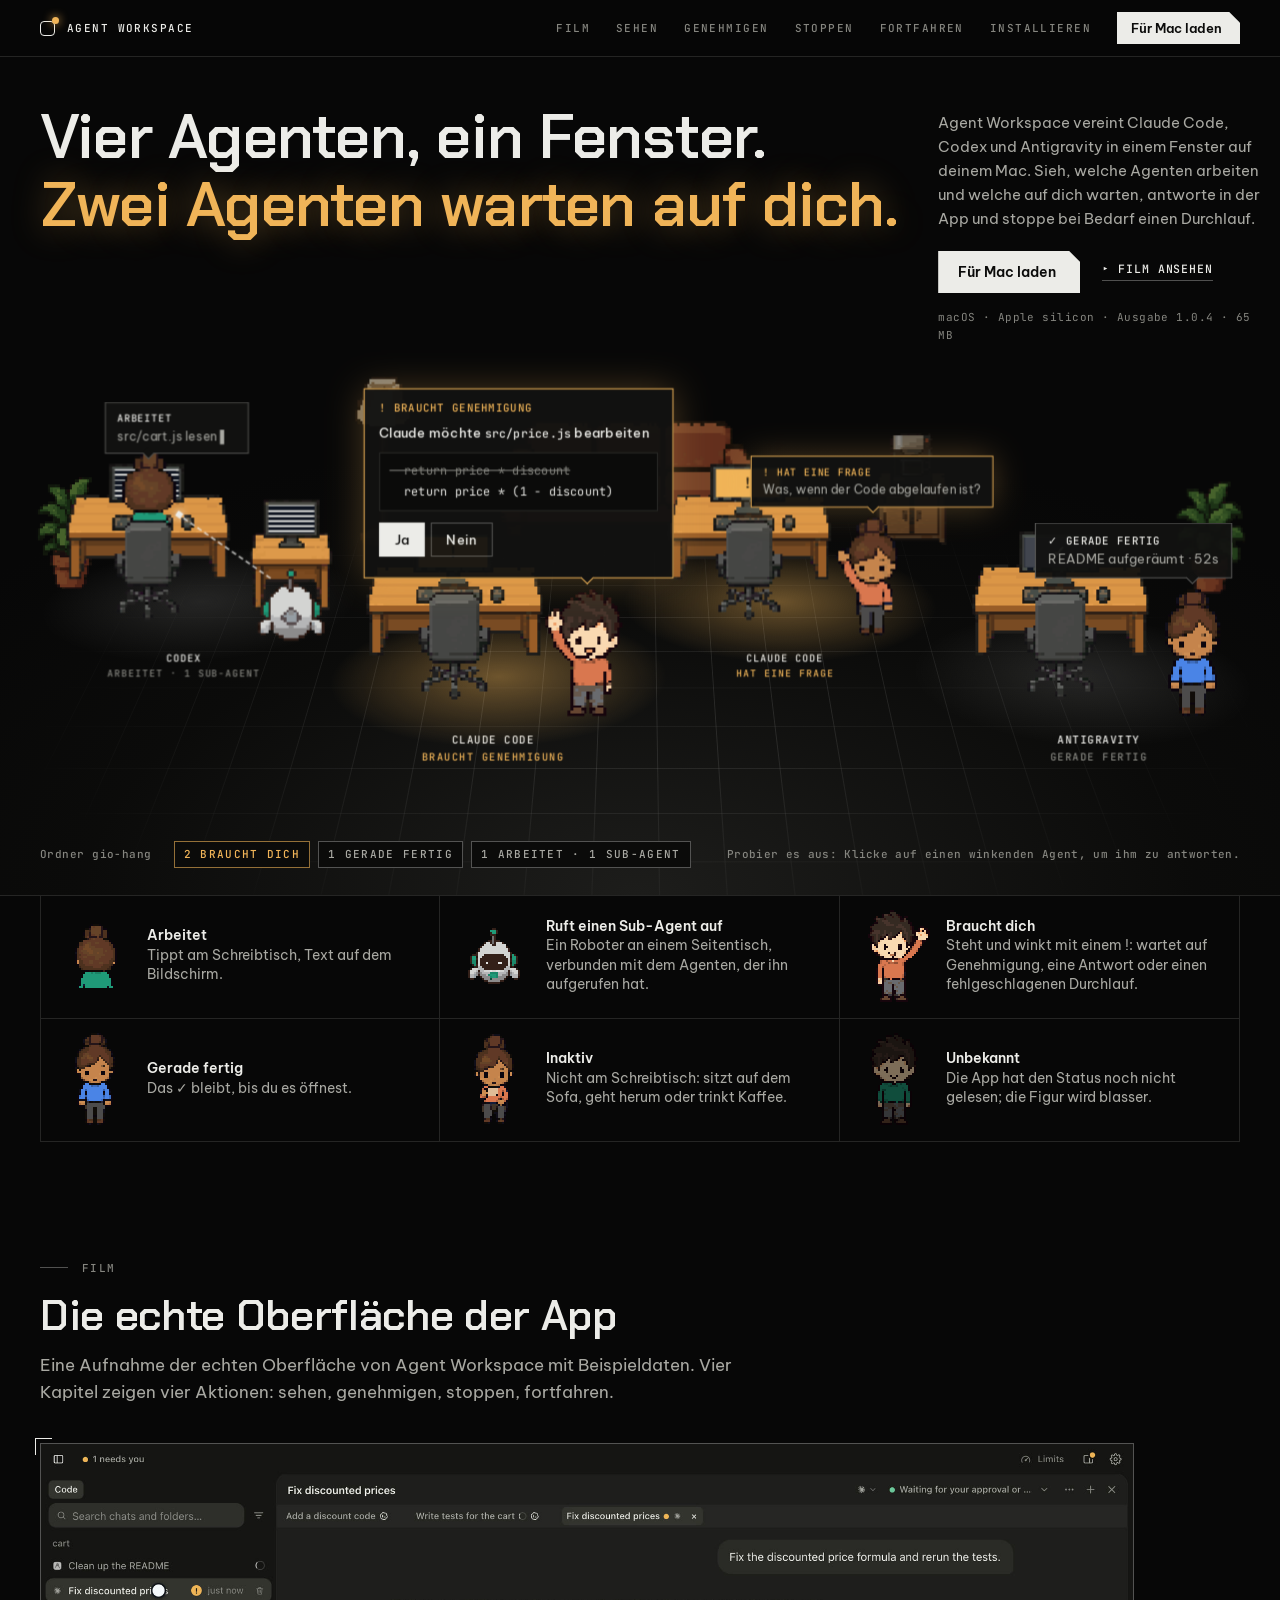
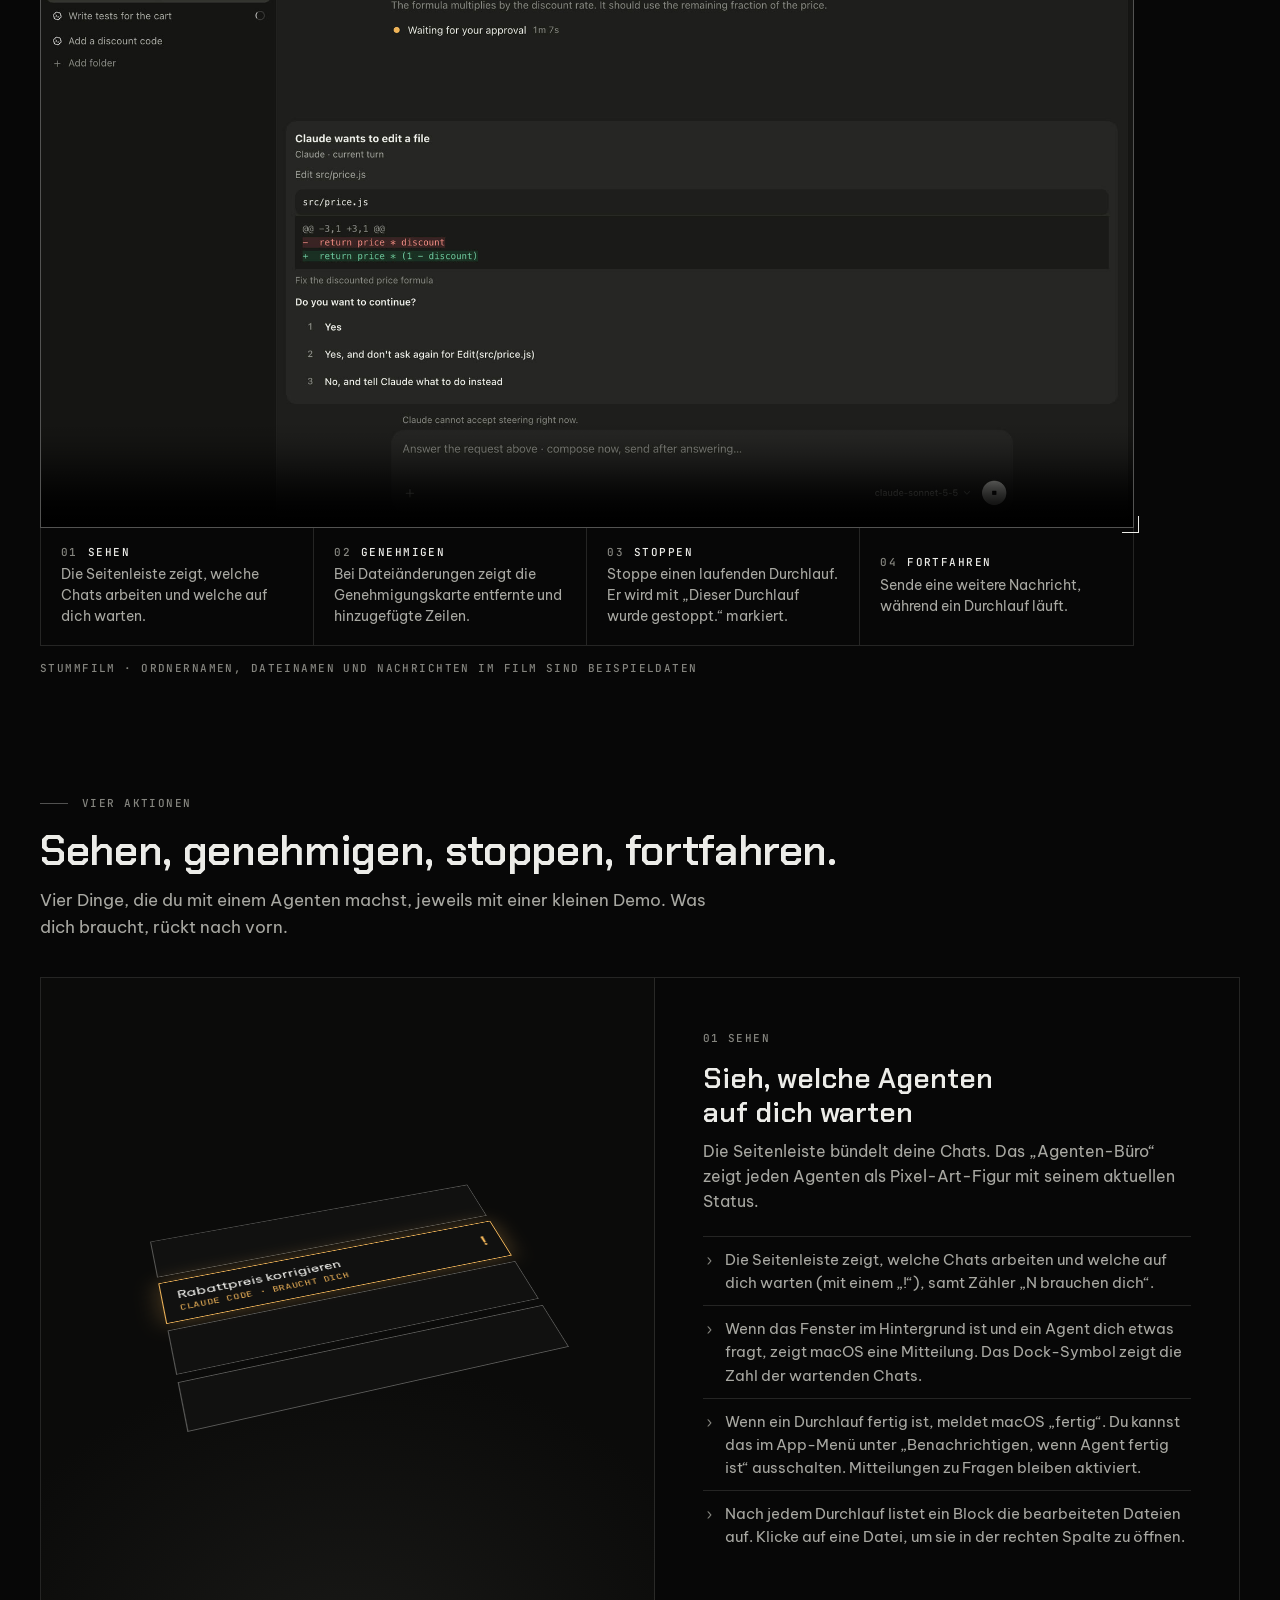
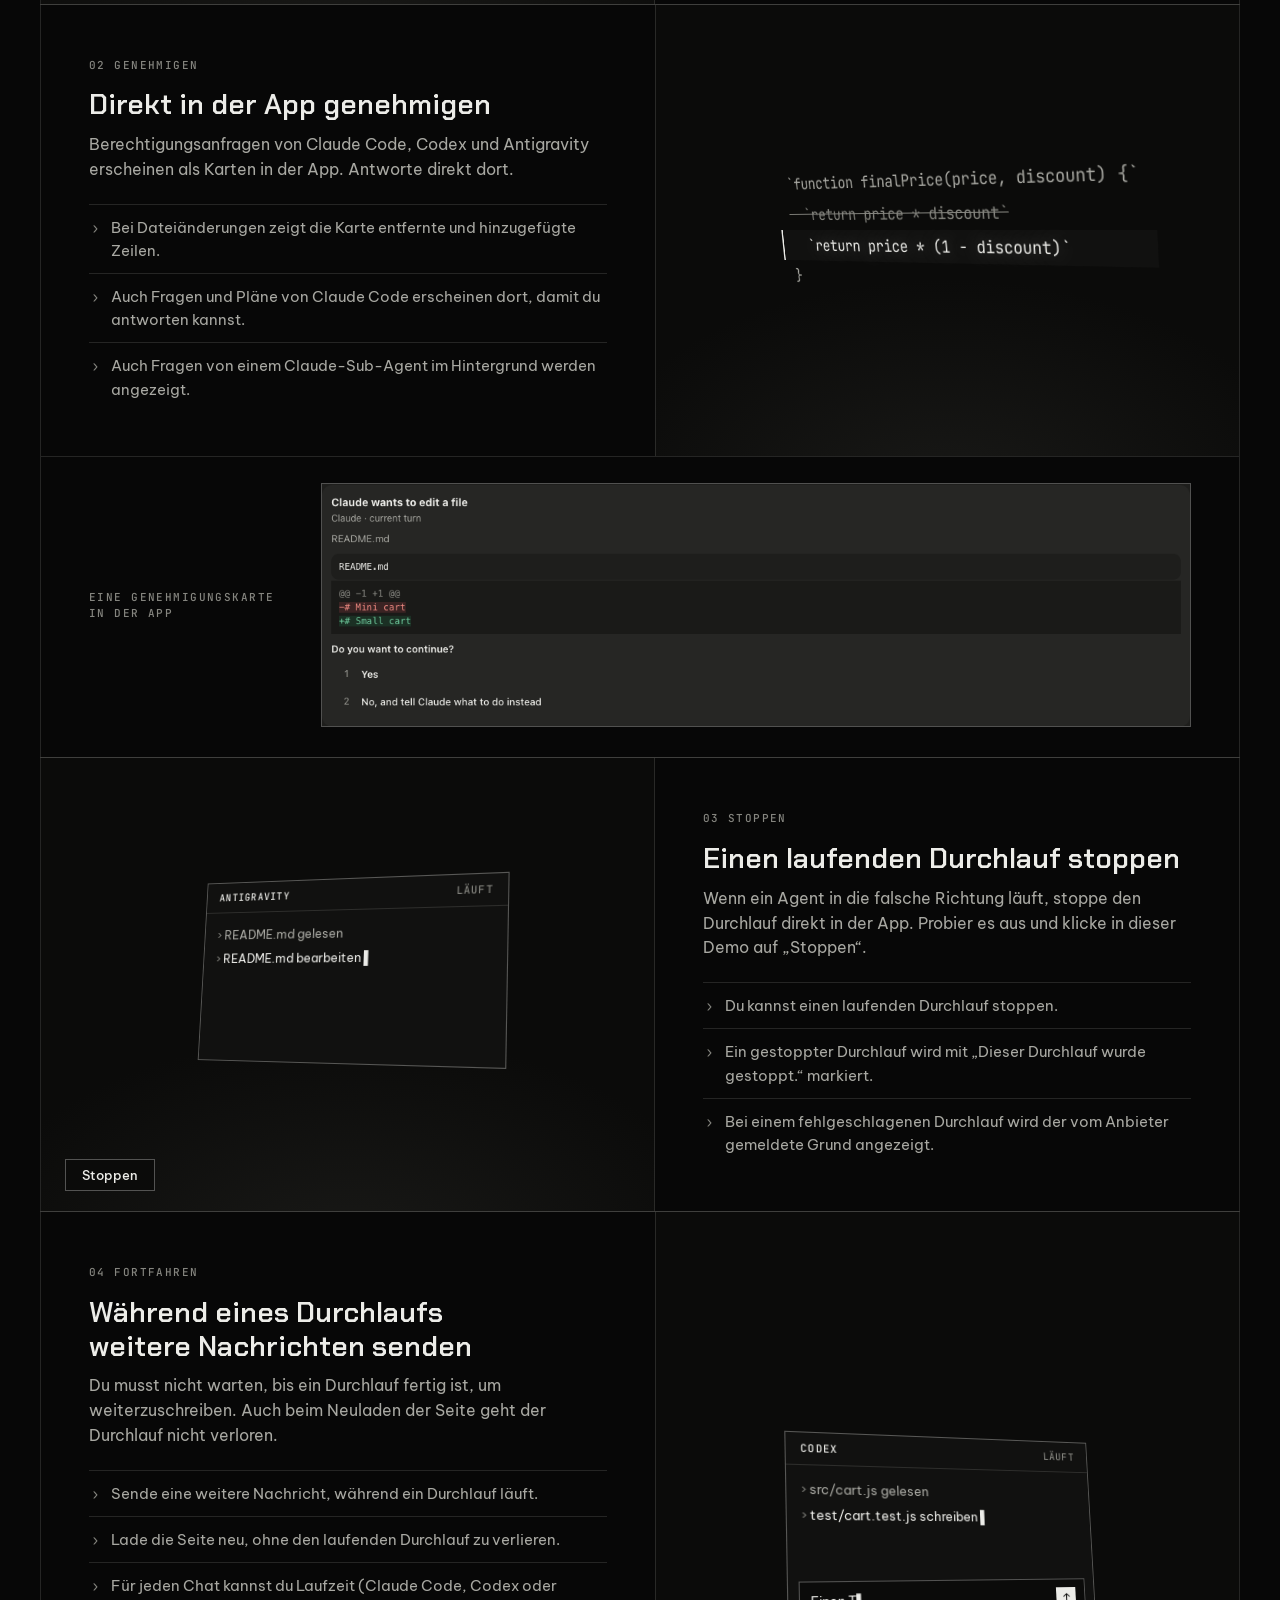
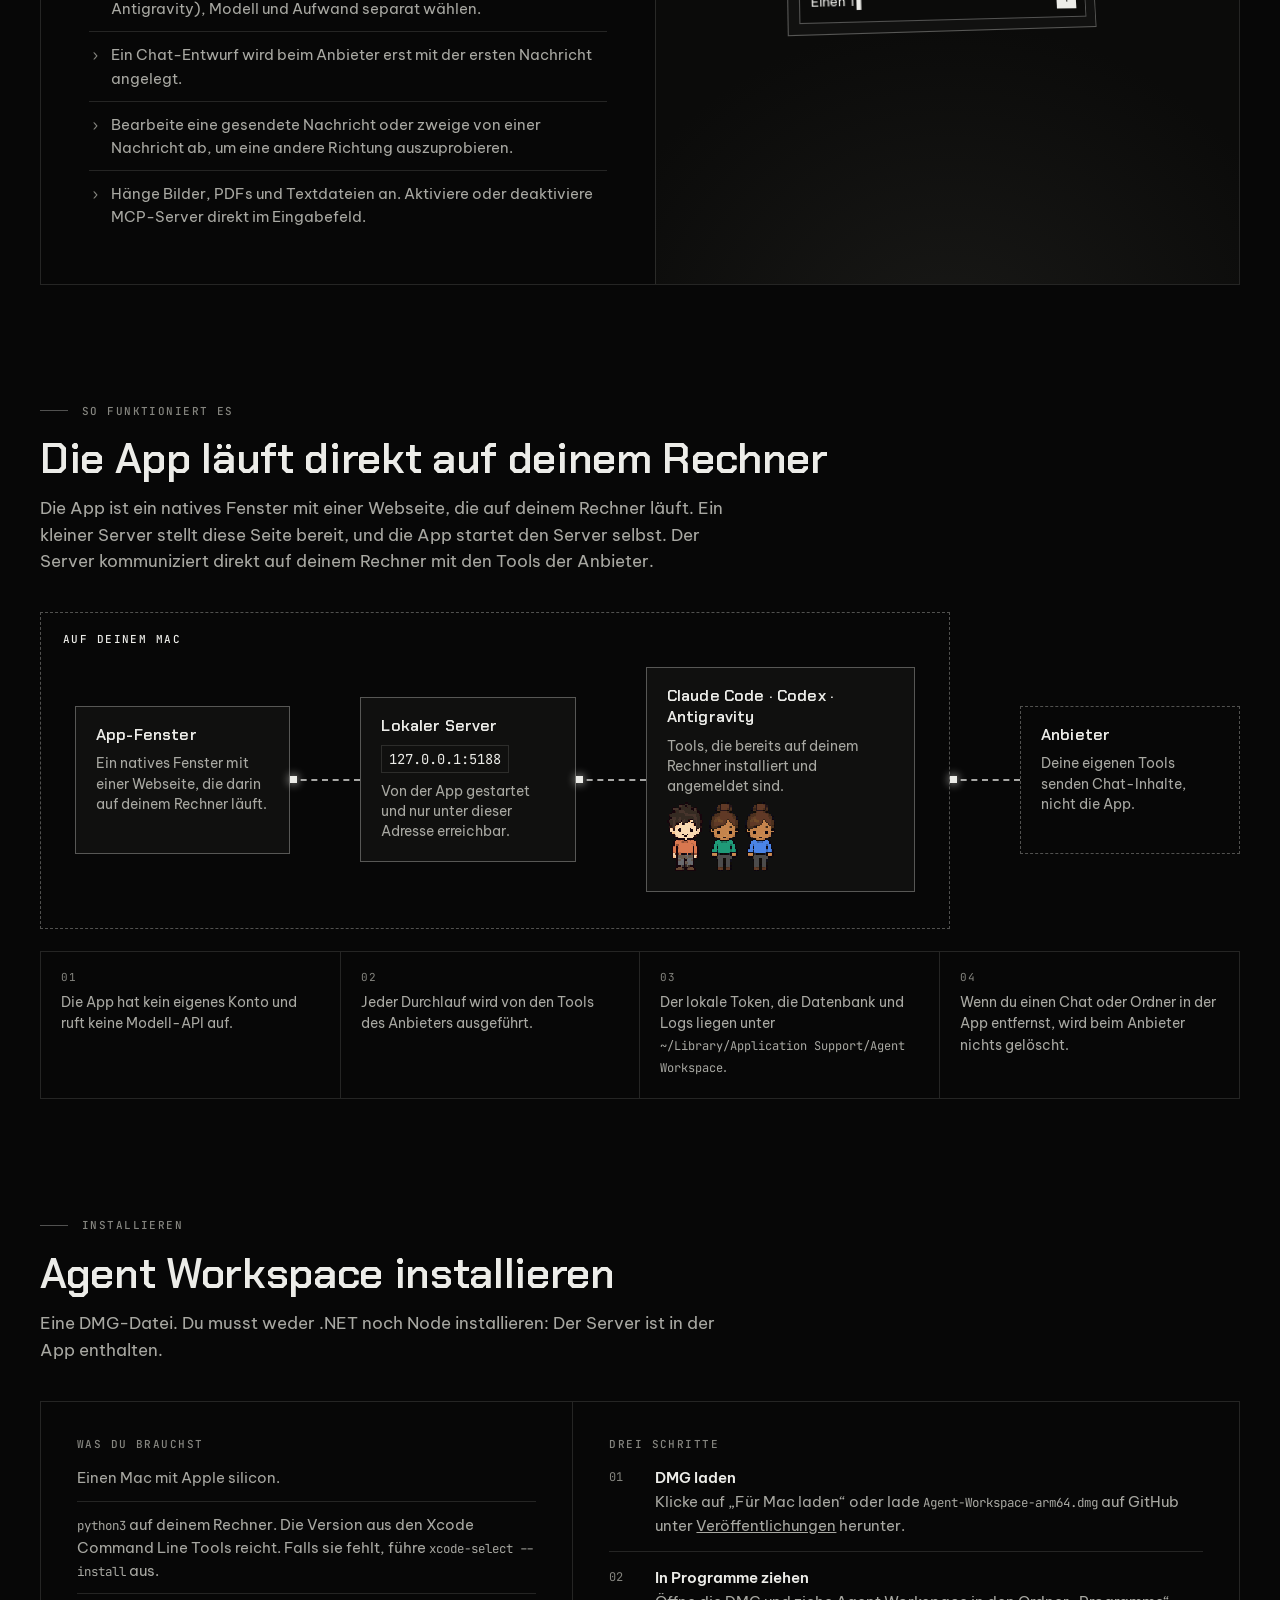
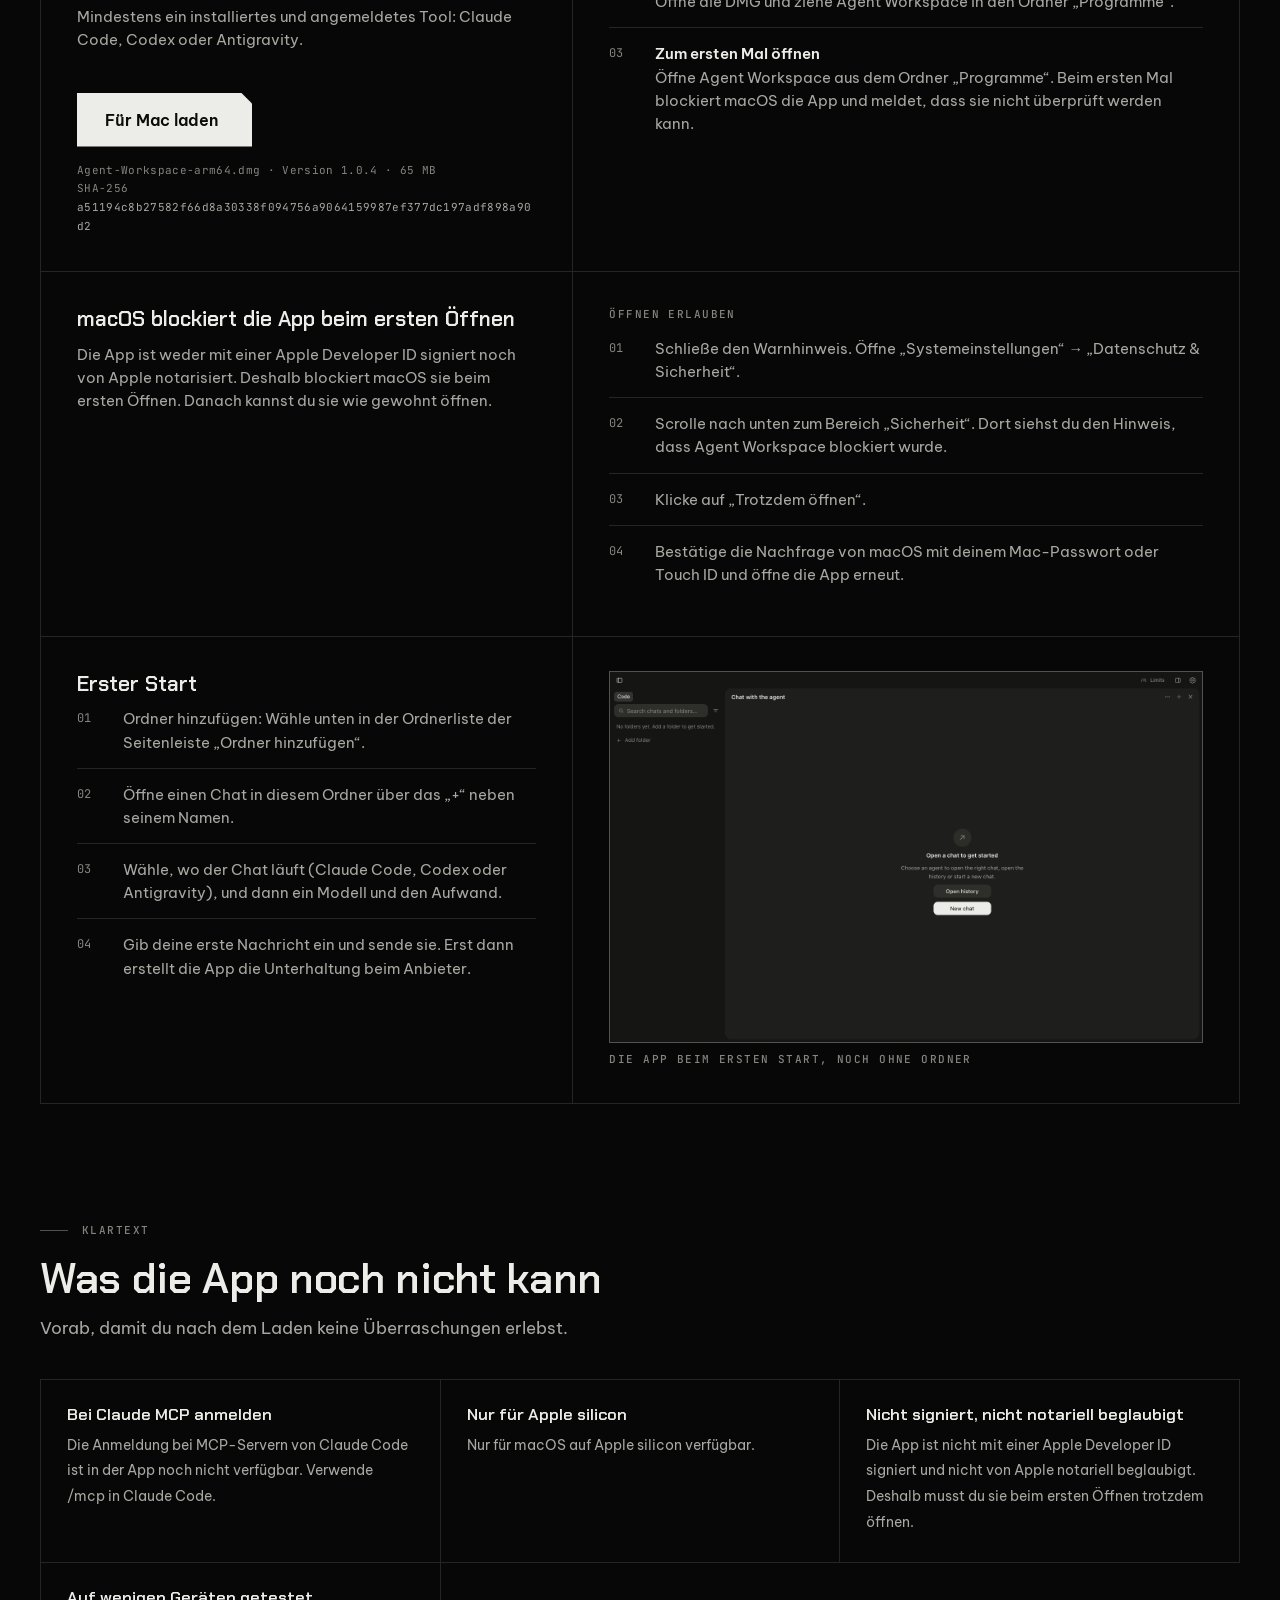
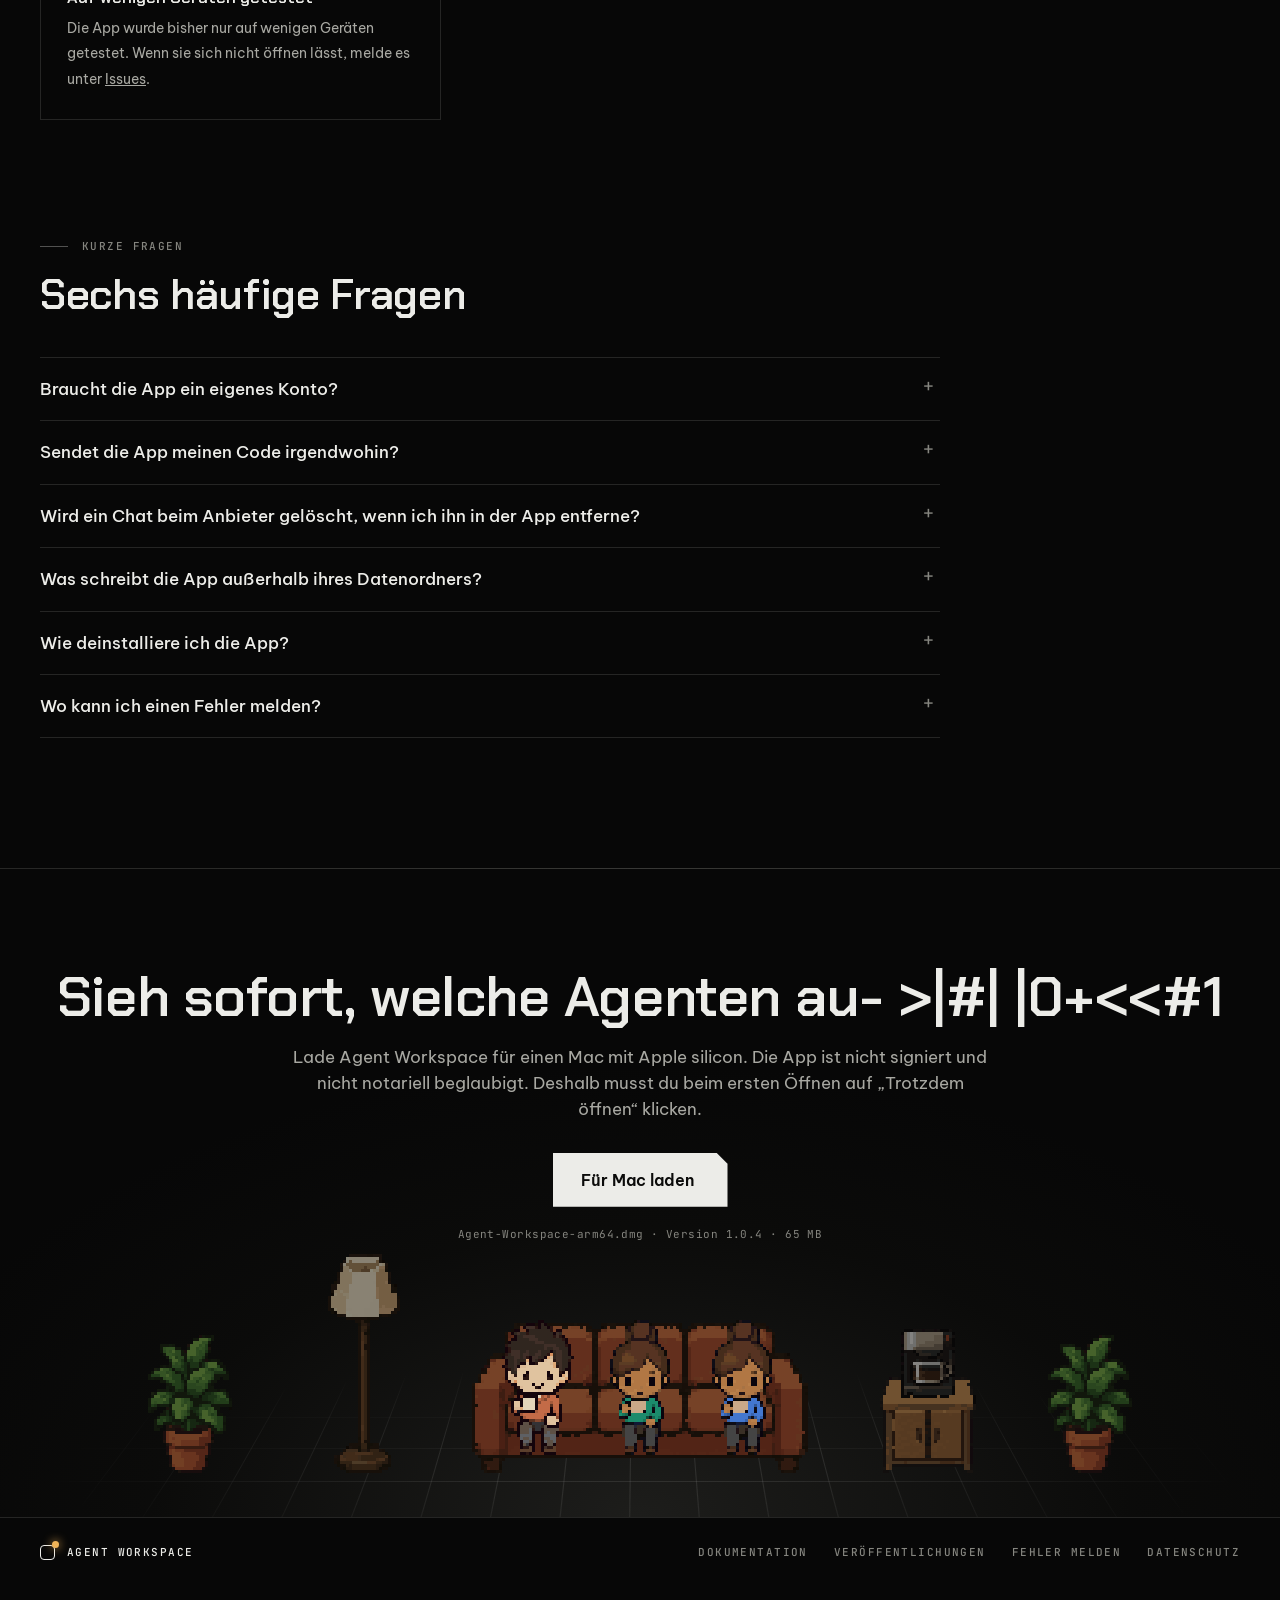
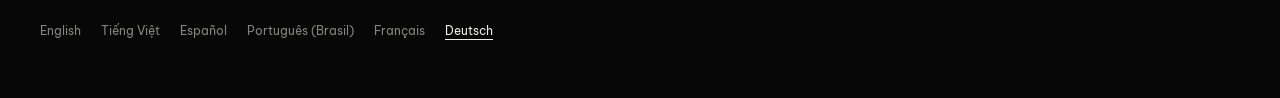
==== de/index.html @ 4578d04c "Landing page in six languages, version 1.0.4 English at the root; vi, es, pt-BR, fr and de in their " ====
<!doctype html>
<html lang="de">
<head>
<meta charset="utf-8">
<meta name="viewport" content="width=device-width, initial-scale=1">
<title>Agent Workspace: Claude Code, Codex und Antigravity in einem Fenster</title>
<meta name="description" content="Agent Workspace ist eine macOS-App, die Claude Code, Codex und Antigravity in einem Fenster vereint. So siehst du, welche Agenten arbeiten und welche auf dich warten.">
<meta name="theme-color" content="#070707">
<meta name="color-scheme" content="dark">
<link rel="canonical" href="https://dat08101999.github.io/agent-workspace/de/">
<meta property="og:type" content="website">
<meta property="og:locale" content="de_DE">
<meta property="og:title" content="Agent Workspace: Claude Code, Codex und Antigravity in einem Fenster">
<meta property="og:description" content="Eine macOS-App, mit der du siehst, welche Agenten arbeiten und welche auf dich warten, in der App antwortest und bei Bedarf einen Durchlauf stoppst.">
<meta property="og:url" content="https://dat08101999.github.io/agent-workspace/de/">
<meta property="og:image" content="https://dat08101999.github.io/agent-workspace/assets/og.de.png">
<meta property="og:image:width" content="1200">
<meta property="og:image:height" content="630">
<meta property="og:image:alt" content="Ein Pixel-Art-Büro mit vier Agenten: Einer arbeitet mit einem Sub-Agent, zwei winken dich herbei und einer ist gerade fertig.">
<meta name="twitter:card" content="summary_large_image">
<meta name="twitter:image" content="https://dat08101999.github.io/agent-workspace/assets/og.de.png">
<link rel="icon" href="../assets/icon.svg" type="image/svg+xml">
<link rel="icon" href="../assets/icon-32.png" sizes="32x32" type="image/png">
<link rel="apple-touch-icon" href="../assets/icon-180.png">
<link rel="preconnect" href="https://fonts.googleapis.com">
<link rel="preconnect" href="https://fonts.gstatic.com" crossorigin>
<link href="https://fonts.googleapis.com/css2?family=Be+Vietnam+Pro:wght@400;500;600&family=Chakra+Petch:wght@500;600&family=JetBrains+Mono:wght@400;500&display=swap" rel="stylesheet">
<link rel="preload" href="../assets/atlas.png" as="image">
<link rel="stylesheet" href="../style.css">
<script>document.documentElement.classList.add('js');</script>
<link rel="alternate" hreflang="en" href="https://dat08101999.github.io/agent-workspace/">
<link rel="alternate" hreflang="vi" href="https://dat08101999.github.io/agent-workspace/vi/">
<link rel="alternate" hreflang="es" href="https://dat08101999.github.io/agent-workspace/es/">
<link rel="alternate" hreflang="pt-BR" href="https://dat08101999.github.io/agent-workspace/pt-BR/">
<link rel="alternate" hreflang="fr" href="https://dat08101999.github.io/agent-workspace/fr/">
<link rel="alternate" hreflang="de" href="https://dat08101999.github.io/agent-workspace/de/">
<link rel="alternate" hreflang="x-default" href="https://dat08101999.github.io/agent-workspace/">
<script>
(() => {
const languages = [["en", "English", "en-US"], ["vi", "Tiếng Việt", "vi-VN"], ["es", "Español", "es-ES"], ["pt-BR", "Português (Brasil)", "pt-BR"], ["fr", "Français", "fr-FR"], ["de", "Deutsch", "de-DE"]];
})();
</script>
</head>
<body>

<header class="top">
  <div class="wrap">
    <a class="brand" href="#hero" aria-label="Agent Workspace, zurück nach oben"><i class="mark"></i>Agent Workspace</a>
    <nav aria-label="Seitenabschnitte">
      <a href="#phim">Film</a>
      <a href="#thay">Sehen</a>
      <a href="#duyet">Genehmigen</a>
      <a href="#dung">Stoppen</a>
      <a href="#tiep">Fortfahren</a>
      <a href="#cai-dat">Installieren</a>
      <a class="btn small" href="https://github.com/dat08101999/agent-workspace/releases/latest/download/Agent-Workspace-arm64.dmg">Für Mac laden</a>
    </nav>
  </div>
</header>

<main>
  <!-- Phần mở đầu là bản dùng thử: một văn phòng với bốn Agent của app, mỗi Agent ở một trạng thái thật. -->
  <section class="hero" id="hero" aria-labelledby="say">
    <div class="hero-top">
      <h1 class="copy">
        <span class="sr" id="say" aria-live="polite">Vier Agenten, ein Fenster. Zwei warten auf dich.</span>
        <span class="l" id="line1" aria-hidden="true">Vier Agenten, ein Fenster.</span>
        <span class="l needs" id="needs" aria-hidden="true">Zwei warten auf dich.</span>
      </h1>
      <div class="side">
        <p>Agent Workspace vereint Claude Code, Codex und Antigravity in einem Fenster auf deinem Mac. Sieh, welche Agenten arbeiten und welche auf dich warten, antworte in der App und stoppe bei Bedarf einen Durchlauf.</p>
        <div class="cta">
          <a class="btn" href="https://github.com/dat08101999/agent-workspace/releases/latest/download/Agent-Workspace-arm64.dmg">Für Mac laden</a>
          <a class="more" href="#phim">▸ Film ansehen</a>
        </div>
        <p class="fine">macOS · Apple silicon · Ausgabe <span data-rel="version">1.0.4</span> · <span data-rel="size">65 MB</span></p>
      </div>
    </div>
    <div id="room"><div class="stage" id="stage"><div class="floor" id="floor"></div></div></div>
    <div class="dock" id="dock" aria-live="polite" hidden></div>
    <div class="hero-bar">
      <span class="label name">Ordner gio-hang</span>
      <span class="chips" id="chips" aria-label="Agentenzahl nach Status"></span>
      <span class="label hint" id="hint">Probier es aus: Klicke auf einen winkenden Agent, um ihm zu antworten.</span>
      <button class="again" id="again" hidden>Neu starten</button>
    </div>
  </section>

  <div class="wrap">
    <div class="legend" id="legend" aria-label="So zeigt ein Agent seinen Status im Agenten-Büro der App"></div>
  </div>

  <section class="block wrap" id="phim">
    <div class="head reveal">
      <span class="label">Film</span>
      <h2>Die echte Oberfläche der App</h2>
      <p class="lead">Eine Aufnahme der echten Oberfläche von Agent Workspace mit Beispieldaten. Vier Kapitel zeigen vier Aktionen: sehen, genehmigen, stoppen, fortfahren.</p>
    </div>
    <div class="filmbox">
    <div class="film reveal">
      <video id="film" controls playsinline muted preload="none" poster="../assets/film-poster.jpg" aria-label="Agent-Workspace-Film: sehen, genehmigen, stoppen und fortfahren">
        <source src="../assets/film.mp4" type="video/mp4">
      </video>
    </div>
    <div class="chapters reveal" id="chapters">
      <button class="chapter" data-id="thay"><b><span>01</span>Sehen</b>Die Seitenleiste zeigt, welche Chats arbeiten und welche auf dich warten.</button>
      <button class="chapter" data-id="duyet"><b><span>02</span>Genehmigen</b>Bei Dateiänderungen zeigt die Genehmigungskarte entfernte und hinzugefügte Zeilen.</button>
      <button class="chapter" data-id="dung"><b><span>03</span>Stoppen</b>Stoppe einen laufenden Durchlauf. Er wird mit „Dieser Durchlauf wurde gestoppt.“ markiert.</button>
      <button class="chapter" data-id="tiep"><b><span>04</span>Fortfahren</b>Sende eine weitere Nachricht, während ein Durchlauf läuft.</button>
    </div>
    <p class="label film-note">Stummfilm · Ordnernamen, Dateinamen und Nachrichten im Film sind Beispieldaten</p>
    </div>
  </section>

  <section class="block wrap" id="viec">
    <div class="head reveal">
      <span class="label">Vier Aktionen</span>
      <h2>Sehen, genehmigen, stoppen, fortfahren.</h2>
      <p class="lead">Vier Dinge, die du mit einem Agenten machst, jeweils mit einer kleinen Demo. Was dich braucht, rückt nach vorn.</p>
    </div>

    <article class="verb reveal" id="thay">
      <div class="ex-stage" aria-hidden="true"><div class="rows">
        <div><span>Warenkorbtests schreiben<small>CODEX · ARBEITET</small></span></div>
        <div class="up"><span>Rabattpreis korrigieren<small>CLAUDE CODE · BRAUCHT DICH</small></span><b>!</b></div>
        <div><span>README aufräumen<small>ANTIGRAVITY · ARBEITET</small></span></div>
        <div><span>Rabattcodes hinzufügen<small>CODEX · FERTIG</small></span></div>
      </div></div>
      <div class="words">
        <span class="label">01 Sehen</span>
        <h3>Sieh, welche Agenten auf dich warten</h3>
        <p>Die Seitenleiste bündelt deine Chats. Das „Agenten-Büro“ zeigt jeden Agenten als Pixel-Art-Figur mit seinem aktuellen Status.</p>
        <ul class="points">
          <li>Die Seitenleiste zeigt, welche Chats arbeiten und welche auf dich warten (mit einem „!“), samt Zähler „N brauchen dich“.</li>
          <li>Wenn das Fenster im Hintergrund ist und ein Agent dich etwas fragt, zeigt macOS eine Mitteilung. Das Dock-Symbol zeigt die Zahl der wartenden Chats.</li>
          <li>Wenn ein Durchlauf fertig ist, meldet macOS „fertig“. Du kannst das im App-Menü unter „Benachrichtigen, wenn Agent fertig ist“ ausschalten. Mitteilungen zu Fragen bleiben aktiviert.</li>
          <li>Nach jedem Durchlauf listet ein Block die bearbeiteten Dateien auf. Klicke auf eine Datei, um sie in der rechten Spalte zu öffnen.</li>
        </ul>
      </div>
    </article>

    <article class="verb reveal" id="duyet">
      <div class="ex-stage" aria-hidden="true"><div class="code"><div>`function finalPrice(price, discount) {`</div><div class="del">  `return price * discount`</div><div class="add">  `return price * (1 - discount)`</div><div>}</div></div></div>
      <div class="words">
        <span class="label">02 Genehmigen</span>
        <h3>Direkt in der App genehmigen</h3>
        <p>Berechtigungsanfragen von Claude Code, Codex und Antigravity erscheinen als Karten in der App. Antworte direkt dort.</p>
        <ul class="points">
          <li>Bei Dateiänderungen zeigt die Karte entfernte und hinzugefügte Zeilen.</li>
          <li>Auch Fragen und Pläne von Claude Code erscheinen dort, damit du antworten kannst.</li>
          <li>Auch Fragen von einem Claude-Sub-Agent im Hintergrund werden angezeigt.</li>
        </ul>
      </div>
      <figure class="real">
        <img src="../assets/duyet.png" width="1130" height="316" loading="lazy" alt="Eine Genehmigungskarte in der App: Claude möchte README.md bearbeiten. Eine Zeile wurde entfernt, eine hinzugefügt. Zur Auswahl stehen Ja und Nein.">
        <figcaption class="label">Eine Genehmigungskarte in der App</figcaption>
      </figure>
    </article>

    <article class="verb reveal" id="dung">
      <div class="ex-stage">
        <div class="panel" id="solo" aria-hidden="true"><div class="ph"><span>ANTIGRAVITY</span><span id="solostate">ARBEITET</span></div><ul class="log" id="sololog"></ul></div>
        <button id="stop">Stoppen</button>
      </div>
      <div class="words">
        <span class="label">03 Stoppen</span>
        <h3>Einen laufenden Durchlauf stoppen</h3>
        <p>Wenn ein Agent in die falsche Richtung läuft, stoppe den Durchlauf direkt in der App. Probier es aus und klicke in dieser Demo auf „Stoppen“.</p>
        <ul class="points">
          <li>Du kannst einen laufenden Durchlauf stoppen.</li>
          <li>Ein gestoppter Durchlauf wird mit „Dieser Durchlauf wurde gestoppt.“ markiert.</li>
          <li>Bei einem fehlgeschlagenen Durchlauf wird der vom Anbieter gemeldete Grund angezeigt.</li>
        </ul>
      </div>
    </article>

    <article class="verb reveal" id="tiep">
      <div class="ex-stage" aria-hidden="true">
        <div class="panel" id="duo"><div class="ph"><span>CODEX</span><span id="duostate">ARBEITET</span></div><ul class="log" id="duolog"></ul><div class="composer" id="duobox"><span id="duotext"></span><i>↑</i></div></div>
      </div>
      <div class="words">
        <span class="label">04 Fortfahren</span>
        <h3>Während eines Durchlaufs weitere Nachrichten senden</h3>
        <p>Du musst nicht warten, bis ein Durchlauf fertig ist, um weiterzuschreiben. Auch beim Neuladen der Seite geht der Durchlauf nicht verloren.</p>
        <ul class="points">
          <li>Sende eine weitere Nachricht, während ein Durchlauf läuft.</li>
          <li>Lade die Seite neu, ohne den laufenden Durchlauf zu verlieren.</li>
          <li>Für jeden Chat kannst du Laufzeit (Claude Code, Codex oder Antigravity), Modell und Aufwand separat wählen.</li>
          <li>Ein Chat-Entwurf wird beim Anbieter erst mit der ersten Nachricht angelegt.</li>
          <li>Bearbeite eine gesendete Nachricht oder zweige von einer Nachricht ab, um eine andere Richtung auszuprobieren.</li>
          <li>Hänge Bilder, PDFs und Textdateien an. Aktiviere oder deaktiviere MCP-Server direkt im Eingabefeld.</li>
        </ul>
      </div>
    </article>
  </section>

  <section class="block wrap" id="cach-hoat-dong">
    <div class="head reveal">
      <span class="label">So funktioniert es</span>
      <h2>Die App läuft direkt auf deinem Rechner</h2>
      <p class="lead">Die App ist ein natives Fenster mit einer Webseite, die auf deinem Rechner läuft. Ein kleiner Server stellt diese Seite bereit, und die App startet den Server selbst. Der Server kommuniziert direkt auf deinem Rechner mit den Tools der Anbieter.</p>
    </div>
    <div class="flow reveal">
      <div class="mac">
        <span class="label">Auf deinem Mac</span>
        <div class="node"><b>App-Fenster</b><span>Ein natives Fenster mit einer Webseite, die darin auf deinem Rechner läuft.</span></div>
        <i class="wire"><i></i></i>
        <div class="node"><b>Lokaler Server</b><code>127.0.0.1:5188</code><span>Von der App gestartet und nur unter dieser Adresse erreichbar.</span></div>
        <i class="wire back"><i></i></i>
        <div class="node"><b>Claude Code · Codex · Antigravity</b><span>Tools, die bereits auf deinem Rechner installiert und angemeldet sind.</span><span class="cast" data-cast="c0.claude.front c1.codex.front c1.antigravity.front" aria-hidden="true"></span></div>
      </div>
      <div class="outside">
        <i class="wire"><i></i></i>
        <div class="node ghost"><b>Anbieter</b><span>Deine eigenen Tools senden Chat-Inhalte, nicht die App.</span></div>
      </div>
    </div>
    <ul class="facts reveal">
      <li>Die App hat kein eigenes Konto und ruft keine Modell-API auf.</li>
      <li>Jeder Durchlauf wird von den Tools des Anbieters ausgeführt.</li>
      <li>Der lokale Token, die Datenbank und Logs liegen unter <code>~/Library/Application Support/Agent Workspace</code>.</li>
      <li>Wenn du einen Chat oder Ordner in der App entfernst, wird beim Anbieter nichts gelöscht.</li>
    </ul>
  </section>

  <section class="block wrap" id="cai-dat">
    <div class="head reveal">
      <span class="label">Installieren</span>
      <h2>Agent Workspace installieren</h2>
      <p class="lead">Eine DMG-Datei. Du musst weder .NET noch Node installieren: Der Server ist in der App enthalten.</p>
    </div>
    <div class="install reveal">
      <div>
        <h4 class="sub">Was du brauchst</h4>
        <ul class="bare">
          <li>Einen Mac mit Apple silicon.</li>
          <li><code>python3</code> auf deinem Rechner. Die Version aus den Xcode Command Line Tools reicht. Falls sie fehlt, führe <code>xcode-select --install</code> aus.</li>
          <li>Mindestens ein installiertes und angemeldetes Tool: Claude Code, Codex oder Antigravity.</li>
        </ul>
        <div class="get" id="tai-ngay">
          <a class="btn big" href="https://github.com/dat08101999/agent-workspace/releases/latest/download/Agent-Workspace-arm64.dmg">Für Mac laden</a>
          <p class="fine">Agent-Workspace-arm64.dmg · Version <span data-rel="version">1.0.4</span> · <span data-rel="size">65 MB</span><br>SHA-256 <code data-rel="sha">a51194c8b27582f66d8a30338f094756a9064159987ef377dc197adf898a90d2</code></p>
        </div>
      </div>
      <div>
        <h4 class="sub">Drei Schritte</h4>
        <ol class="steps">
          <li><b>DMG laden</b>Klicke auf „Für Mac laden“ oder lade <code>Agent-Workspace-arm64.dmg</code> auf GitHub unter <a href="https://github.com/dat08101999/agent-workspace/releases">Veröffentlichungen</a> herunter.</li>
          <li><b>In Programme ziehen</b>Öffne die DMG und ziehe Agent Workspace in den Ordner „Programme“.</li>
          <li><b>Zum ersten Mal öffnen</b>Öffne Agent Workspace aus dem Ordner „Programme“. Beim ersten Mal blockiert macOS die App und meldet, dass sie nicht überprüft werden kann.</li>
        </ol>
      </div>
    </div>
    <div class="gate reveal">
      <div>
        <h3>macOS blockiert die App beim ersten Öffnen</h3>
        <p>Die App ist weder mit einer Apple Developer ID signiert noch von Apple notarisiert. Deshalb blockiert macOS sie beim ersten Öffnen. Danach kannst du sie wie gewohnt öffnen.</p>
      </div>
      <div>
        <h4 class="sub">Öffnen erlauben</h4>
        <ol class="steps">
          <li>Schließe den Warnhinweis. Öffne „Systemeinstellungen“ → „Datenschutz &amp; Sicherheit“.</li>
          <li>Scrolle nach unten zum Bereich „Sicherheit“. Dort siehst du den Hinweis, dass Agent Workspace blockiert wurde.</li>
          <li>Klicke auf „Trotzdem öffnen“.</li>
          <li>Bestätige die Nachfrage von macOS mit deinem Mac-Passwort oder Touch ID und öffne die App erneut.</li>
        </ol>
      </div>
    </div>
    <div class="first reveal">
      <div>
        <h3>Erster Start</h3>
        <ol class="steps">
          <li>Ordner hinzufügen: Wähle unten in der Ordnerliste der Seitenleiste „Ordner hinzufügen“.</li>
          <li>Öffne einen Chat in diesem Ordner über das „+“ neben seinem Namen.</li>
          <li>Wähle, wo der Chat läuft (Claude Code, Codex oder Antigravity), und dann ein Modell und den Aufwand.</li>
          <li>Gib deine erste Nachricht ein und sende sie. Erst dann erstellt die App die Unterhaltung beim Anbieter.</li>
        </ol>
      </div>
      <div>
        <figure>
          <img src="../assets/lan-mo-dau.png" width="1440" height="900" loading="lazy" alt="Agent Workspace beim ersten Start: Die Seitenleiste enthält noch keine Ordner und zeigt „Ordner hinzufügen“.">
          <figcaption class="label">Die App beim ersten Start, noch ohne Ordner</figcaption>
        </figure>
      </div>
    </div>
  </section>

  <section class="block wrap" id="noi-thang">
    <div class="head reveal">
      <span class="label">Klartext</span>
      <h2>Was die App noch nicht kann</h2>
      <p class="lead">Vorab, damit du nach dem Laden keine Überraschungen erlebst.</p>
    </div>
    <div class="honest reveal">
      <div><b>Bei Claude MCP anmelden</b><span>Die Anmeldung bei MCP-Servern von Claude Code ist in der App noch nicht verfügbar. Verwende /mcp in Claude Code.</span></div>
      <div><b>Nur für Apple silicon</b><span>Nur für macOS auf Apple silicon verfügbar.</span></div>
      <div><b>Nicht signiert, nicht notariell beglaubigt</b><span>Die App ist nicht mit einer Apple Developer ID signiert und nicht von Apple notariell beglaubigt. Deshalb musst du sie beim ersten Öffnen trotzdem öffnen.</span></div>
      <div><b>Auf wenigen Geräten getestet</b><span>Die App wurde bisher nur auf wenigen Geräten getestet. Wenn sie sich nicht öffnen lässt, melde es unter <a href="https://github.com/dat08101999/agent-workspace/issues">Issues</a>.</span></div>
    </div>
  </section>

  <section class="block wrap" id="hoi-nhanh">
    <div class="head reveal">
      <span class="label">Kurze Fragen</span>
      <h2>Sechs häufige Fragen</h2>
    </div>
    <div class="faq reveal">
      <details><summary>Braucht die App ein eigenes Konto?</summary><p>Nein. Sie verwendet Claude Code, Codex und Antigravity, die bereits auf deinem Gerät installiert und angemeldet sind, und ruft keine Modell-API auf.</p></details>
      <details><summary>Sendet die App meinen Code irgendwohin?</summary><p>Deine Claude Code-, Codex- oder Antigravity-Tools senden Chat-Inhalte, nicht die App. Jeder Durchlauf läuft über die Tools des Anbieters. Der Server der App lauscht nur auf <code>127.0.0.1</code>.</p></details>
      <details><summary>Wird ein Chat beim Anbieter gelöscht, wenn ich ihn in der App entferne?</summary><p>Nein. Wenn du in der App einen Chat oder Ordner entfernst, wird beim Anbieter nichts gelöscht.</p></details>
      <details><summary>Was schreibt die App außerhalb ihres Datenordners?</summary><p>Nur, wenn du es anforderst. Wenn du zum Beispiel unter „Statusquelle“ auf „Hook installieren“ klickst, fügt die App einen Beobachtungs-Hook zu <code>~/.claude/settings.json</code> (Claude Code) oder <code>~/.gemini/config/hooks.json</code> (Antigravity) hinzu. „Hook entfernen“ entfernt ihn wieder.</p></details>
      <details><summary>Wie deinstalliere ich die App?</summary><p>Wenn du auf „Hook installieren“ geklickt hast, klicke zuerst auf „Hook entfernen“. Beende die App und ziehe Agent Workspace aus „Programme“ in den Papierkorb. Um auch die Daten zu entfernen, lösche <code>~/Library/Application Support/Agent Workspace</code>.</p></details>
      <details><summary>Wo kann ich einen Fehler melden?</summary><p>Erstelle ein Issue unter <a href="https://github.com/dat08101999/agent-workspace/issues">Issues auf GitHub</a>. Nenne die Versionen der App und von macOS, den Anbieter des Chats, deine Schritte und was du gesehen hast. Füge keine Token oder vertraulichen Chat-Inhalte ein.</p></details>
    </div>
  </section>

  <section class="final" id="tai">
    <h2 id="lastline">Sieh sofort, welche Agenten auf dich warten.</h2>
    <p class="lead">Lade Agent Workspace für einen Mac mit Apple silicon. Die App ist nicht signiert und nicht notariell beglaubigt. Deshalb musst du beim ersten Öffnen auf „Trotzdem öffnen“ klicken.</p>
    <a class="btn big" href="https://github.com/dat08101999/agent-workspace/releases/latest/download/Agent-Workspace-arm64.dmg">Für Mac laden</a>
    <p class="fine">Agent-Workspace-arm64.dmg · Version <span data-rel="version">1.0.4</span> · <span data-rel="size">65 MB</span></p>
    <div class="lounge" aria-hidden="true"><div class="tiles"></div><div class="set" id="lounge"></div></div>
  </section>
</main>

<footer>
  <div class="wrap">
    <a class="brand" href="#hero"><i class="mark"></i>Agent Workspace</a>
    <nav class="label" aria-label="Externe Links">
      <a href="https://github.com/dat08101999/agent-workspace#readme">Dokumentation</a>
      <a href="https://github.com/dat08101999/agent-workspace/releases">Veröffentlichungen</a>
      <a href="https://github.com/dat08101999/agent-workspace/issues">Fehler melden</a>
      <a href="privacy.html">Datenschutz</a>
    </nav>
  </div>
  <div class="wrap"><nav class="language-menu" aria-label="Sprache"><a href="../" lang="en" hreflang="en" data-language="en">English</a><a href="../vi/" lang="vi" hreflang="vi" data-language="vi">Tiếng Việt</a><a href="../es/" lang="es" hreflang="es" data-language="es">Español</a><a href="../pt-BR/" lang="pt-BR" hreflang="pt-BR" data-language="pt-BR">Português (Brasil)</a><a href="../fr/" lang="fr" hreflang="fr" data-language="fr">Français</a><a href="../de/" lang="de" hreflang="de" data-language="de" aria-current="page">Deutsch</a></nav></div>
</footer>

<script>window.SITE_TEXT = {"demo.text1": "ARBEITET", "demo.text2": "BRAUCHT GENEHMIGUNG", "demo.text3": "HAT EINE FRAGE", "demo.text4": "GERADE FERTIG", "demo.text5": "INAKTIV", "demo.text6": "GESTOPPT", "demo.text7": "ABGELEHNT", "demo.text8": "CODEX", "demo.text9": "Tests für den Warenkorb schreiben", "demo.text10": "src/cart.js lesen", "demo.text11": "test/cart.test.js schreiben", "demo.text12": "Wartet darauf, dass der Sub-Agent die Tests ausführt", "demo.text13": "test/cart.test.js bearbeiten", "demo.text14": "CLAUDE CODE", "demo.text15": "Rabattpreis korrigieren", "demo.text16": "src/price.js bearbeiten", "demo.text17": "CLAUDE CODE", "demo.text18": "Rabattcodes hinzufügen", "demo.text19": "Was, wenn der Code abgelaufen ist?", "demo.text20": "ANTIGRAVITY", "demo.text21": "README aufräumen", "demo.text22": "README aufgeräumt · 52s", "demo.text23": "README gekürzt. Der Abschnitt „Installation“ ist noch vorhanden.", "demo.text24": "\u003ch4>Claude möchte \u003ccode>src/price.js\u003c/code> bearbeiten\u003c/h4>\u003cdiv class=\"diff\">\u003cspan class=\"d\">  return price * discount\u003c/span>\n\u003cspan class=\"a\">  return price * (1 - discount)\u003c/span>\u003c/div>", "demo.text25": "Ja", "demo.text26": "src/price.js bearbeiten", "demo.text27": "node test ausführen", "demo.text28": "Vier Tests bestanden · 38s", "demo.text29": "Formel für den Rabattpreis korrigiert. Alle vier Tests bestanden.", "demo.text30": "Nein", "demo.text31": "Was soll passieren, wenn ein Rabattcode abgelaufen ist?", "demo.text32": "Dem Käufer einen Fehler anzeigen", "demo.text33": "src/discount.js bearbeiten", "demo.text34": "node test ausführen", "demo.text35": "Fünf Tests bestanden · 31s", "demo.text36": "Bei abgelaufenen Codes wird dem Käufer jetzt ein Fehler angezeigt. Alle fünf Tests bestanden.", "demo.text37": "Code ignorieren", "demo.text38": "src/discount.js bearbeiten", "demo.text39": "node test ausführen", "demo.text40": "Fünf Tests bestanden · 29s", "demo.text41": "Abgelaufene Codes werden jetzt ignoriert, der Preis bleibt unverändert. Alle fünf Tests bestanden.", "demo.text42": "Als gesehen markieren", "demo.text43": "Stoppen", "demo.text44": "Dieser Durchlauf wurde gestoppt.", "demo.text45": "Keine Änderungen vorgenommen.", "demo.text46": "Niemand wartet auf dich.", "demo.text47": "Ein Agent wartet auf dich.", "demo.text48": "Zwei Agenten warten auf dich.", "demo.text49": "Vier Agenten, ein Fenster. ", "demo.text50": "Braucht dich", "demo.text51": "Gerade fertig", "demo.text52": "Arbeitet", "demo.text53": "Inaktiv", "demo.text54": "Arbeitet", "demo.text55": "Tippt am Schreibtisch, Text auf dem Bildschirm.", "demo.text56": "Ruft einen Sub-Agent auf", "demo.text57": "Ein Roboter an einem Seitentisch, verbunden mit dem Agenten, der ihn aufgerufen hat.", "demo.text58": "Braucht dich", "demo.text59": "Steht und winkt mit einem !: wartet auf Genehmigung, eine Antwort oder einen fehlgeschlagenen Durchlauf.", "demo.text60": "Gerade fertig", "demo.text61": "Das ✓ bleibt, bis du es öffnest.", "demo.text62": "Inaktiv", "demo.text63": "Nicht am Schreibtisch: sitzt auf dem Sofa, geht herum oder trinkt Kaffee.", "demo.text64": "Unbekannt", "demo.text65": "Die App hat den Status noch nicht gelesen; die Figur wird blasser.", "demo.text66": "LÄUFT", "demo.text67": "README.md lesen", "demo.text68": "README.md gelesen", "demo.text69": "README.md bearbeiten", "demo.text70": "README.md bearbeitet +4 −12", "demo.text71": "npm test ausführen", "demo.text72": "npm test ausgeführt", "demo.text73": "Diesen Durchlauf gestoppt.", "demo.text74": "GESTOPPT", "demo.text75": "Stoppen", "demo.text76": "Erneut ausführen", "demo.text77": "Einen Test für einen negativen Rabatt hinzufügen", "demo.text78": "src/cart.js lesen", "demo.text79": "src/cart.js gelesen", "demo.text80": "test/cart.test.js bearbeitet +18", "demo.text81": "FERTIG", "demo.text82": "test/cart.test.js schreiben", "demo.text83": "test/cart.test.js geschrieben", "demo.text84": "Test für negativen Rabatt hinzufügen", "demo.text85": "test/cart.test.js bearbeitet +18", "demo.text86": "Fertig · sieben Tests bestanden", "demo.text87": "FERTIG", "demo.text88": " MB", "demo.text89": "Vier Agenten, ein Fenster.", "demo.runningTask": "„{task}“ läuft.", "demo.childBadge": " · 1 SUB-AGENT", "demo.childCount": " Sub-Agent"};</script>
<script src="../app.js" defer></script>
<script>
document.querySelectorAll('[data-language]').forEach(link => {
  link.addEventListener('click', () => {
    try { localStorage.setItem('aw-site-language', link.dataset.language); } catch { /* Optional storage. */ }
  });
});
</script>
</body>
</html>
---- style.css ----
/* Nền và nét: đen, trắng ấm, một màu hổ phách. Hổ phách chỉ có một nghĩa: có Agent đang chờ bạn. Chỉ nhân vật Agent mới có màu riêng. */
:root {
  --ink: #070707; --night: #0b0b0a; --panel: rgba(17,17,16,.95); --line: rgba(236,236,232,.13); --line-2: rgba(236,236,232,.32);
  --moon: #ecece8; --moon-2: #a8a8a2; --moon-3: #85857f; --amber: #f0b458;
  --font: "Be Vietnam Pro", -apple-system, BlinkMacSystemFont, "SF Pro Text", "Segoe UI", sans-serif;
  --display: "Chakra Petch", var(--font);
  --mono: "JetBrains Mono", ui-monospace, "SF Mono", Menlo, monospace;
  --cut: polygon(0 0, calc(100% - 11px) 0, 100% 11px, 100% 100%, 0 100%);
}
* { box-sizing: border-box; }
html { scroll-behavior: smooth; scroll-padding-top: 72px; }
body { margin: 0; background: var(--ink); color: var(--moon); font: 16px/1.6 var(--font); -webkit-font-smoothing: antialiased; overflow-x: hidden; }
a { color: inherit; }
img, video { display: block; max-width: 100%; }
[hidden] { display: none !important; }
code, .diff { font-family: var(--mono); font-size: .86em; }
:focus-visible { outline: 2px solid var(--amber); outline-offset: 2px; }
.wrap { max-width: 1440px; margin: 0 auto; padding-left: 40px; padding-right: 40px; }
.sr { position: absolute; width: 1px; height: 1px; overflow: hidden; clip-path: inset(50%); white-space: nowrap; }
.label { font: 500 11px/1.5 var(--mono); letter-spacing: .13em; text-transform: uppercase; color: var(--moon-3); }

.btn { display: inline-block; text-decoration: none; background: var(--moon); color: var(--night); border: 0; padding: 14px 24px 14px 20px; font: 600 14px/1 var(--font); cursor: pointer; clip-path: var(--cut); transition: background .2s; }
.btn:hover { background: #fff; }
.btn.small { padding: 10px 18px 10px 14px; font-size: 12.5px; }
.btn.big { padding: 19px 34px 19px 28px; font-size: 16px; }
.more { font: 500 11.5px/1 var(--mono); letter-spacing: .08em; text-transform: uppercase; white-space: nowrap; text-decoration: none; color: var(--moon); border-bottom: 1px solid var(--line-2); padding-bottom: 5px; }
.more:hover { border-color: var(--moon); }

/* ───── Thanh trên ───── */
.top { position: sticky; top: 0; z-index: 30; background: rgba(7,7,7,.78); -webkit-backdrop-filter: blur(12px); backdrop-filter: blur(12px); border-bottom: 1px solid var(--line); }
.top .wrap { height: 56px; display: flex; align-items: center; justify-content: space-between; gap: 24px; }
.brand { display: flex; align-items: center; gap: 12px; text-decoration: none; font: 500 11px/1 var(--mono); letter-spacing: .13em; text-transform: uppercase; white-space: nowrap; }
/* Dấu của app: ô vuông viền trắng và một chấm hổ phách. Khi không còn Agent nào chờ, chấm tắt. */
.mark { flex: none; width: 15px; height: 15px; border: 1.5px solid var(--moon); border-radius: 4px; position: relative; }
.mark::after { content: ""; position: absolute; right: -5px; top: -5px; width: 7px; height: 7px; border-radius: 50%; background: var(--amber); box-shadow: 0 0 10px var(--amber); transition: opacity .6s; }
.calm .mark::after { opacity: 0; }
.top nav { display: flex; align-items: center; gap: 26px; }
.top nav a:not(.btn) { text-decoration: none; font: 500 11px/1 var(--mono); letter-spacing: .13em; text-transform: uppercase; color: var(--moon-3); transition: color .2s; }
.top nav a:not(.btn):hover { color: var(--moon); }

/* ───── Phần mở đầu: văn phòng Agent ───── */
.hero { position: relative; overflow: hidden; border-bottom: 1px solid var(--line); background: radial-gradient(70% 55% at 50% 100%, #1d1d1b 0, var(--night) 62%, var(--ink) 100%); }
.hero-top { position: relative; z-index: 3; max-width: 1440px; margin: 0 auto; padding: 46px 40px 0; display: flex; justify-content: space-between; align-items: flex-start; gap: 40px; pointer-events: none; }
.hero-top a, .hero-top button { pointer-events: auto; }
.copy { margin: 0; font: 600 clamp(31px, 4.9vw, 68px)/1.08 var(--display); letter-spacing: -.012em; }
.copy .l { display: block; white-space: nowrap; }
.needs { color: var(--amber); text-shadow: 0 0 34px rgba(240,180,88,.38); transition: color .7s, text-shadow .7s; }
.calm .needs { color: var(--moon); text-shadow: none; }
.side { flex: none; width: 330px; padding-top: 8px; }
.side p { margin: 0 0 20px; font-size: 15px; color: var(--moon-2); }
.cta { display: flex; align-items: center; gap: 22px; flex-wrap: wrap; }
.side .fine { margin: 16px 0 0; font: 11px/1.6 var(--mono); letter-spacing: .04em; color: var(--moon-3); }

/* Sàn nằm nghiêng trong không gian; nhân vật và đồ đạc là hình pixel của app, dựng đứng trên sàn và luôn quay mặt về người xem. */
#room { position: relative; max-width: 1440px; margin: 0 auto; }
.stage { position: absolute; left: 50%; top: 0; perspective: 1600px; perspective-origin: 50% 18%; transform: scale(var(--fit, 1)); transform-origin: 50% 0; }
.floor { position: absolute; left: 50%; transform-style: preserve-3d; transform: rotateX(var(--rx, 58deg)) rotateZ(var(--rz, 0deg)); transition: transform .25s linear; }
.tiles { position: absolute; inset: 0; opacity: .8; pointer-events: none;
  background: linear-gradient(var(--line) 1px, transparent 1px) 0 0 / 100% 64px, linear-gradient(90deg, var(--line) 1px, transparent 1px) 0 0 / 64px 100%;
  -webkit-mask-image: radial-gradient(58% 62% at 50% 50%, #000 25%, transparent 78%); mask-image: radial-gradient(58% 62% at 50% 50%, #000 25%, transparent 78%); }
.st { position: absolute; width: 0; height: 0; transform-style: preserve-3d; }
.pool { pointer-events: none; position: absolute; left: -190px; top: -190px; width: 380px; height: 230px; background: radial-gradient(closest-side, rgba(236,236,232,.12), transparent); }
.st.wait .pool { background: radial-gradient(closest-side, rgba(240,180,88,.42), transparent); animation: glow 2.4s ease-in-out infinite; }
@keyframes glow { 50% { opacity: .55; } }
.bb { position: absolute; left: 0; top: 0; width: 0; height: 0; transform: rotateZ(calc(var(--rz, 0deg) * -1)) rotateX(calc(var(--rx, 58deg) * -1)); }
.sp { position: absolute; display: block; background-image: url(assets/atlas.png); background-repeat: no-repeat; image-rendering: pixelated; }
.decor .sp { filter: brightness(.55) saturate(.8); }
.decor .sp.guest { filter: brightness(.85); }
.sp.rest { filter: brightness(.5); }
.st.dim .bb { filter: brightness(.28); }
/* Đường nối từ Agent tới agent con nó đang gọi, có một chấm sáng chạy dọc theo. */
.link { position: absolute; height: 0; border-top: 2px dashed rgba(236,236,232,.8); transform-origin: 0 0; }
.link i { position: absolute; top: -5px; left: 0; width: 7px; height: 7px; background: var(--moon); box-shadow: 0 0 10px var(--moon); animation: travel 1.3s linear infinite; }
@keyframes travel { to { left: calc(100% - 7px); } }
.typing { animation: type .5s steps(2) infinite; } @keyframes type { 50% { transform: translateY(-3px); } }
.bob { animation: bob 1.2s steps(2) infinite; } @keyframes bob { 50% { transform: translateY(-6px); } }
.screen { position: absolute; display: grid; place-items: center; font: 600 17px/1 var(--mono); color: var(--night); }
.screen.run { background: repeating-linear-gradient(180deg, rgba(236,236,232,.9) 0 2px, transparent 2px 6px); animation: roll .7s linear infinite; }
@keyframes roll { to { background-position: 0 -12px; } }
.screen.wait { background: var(--amber); animation: glow 1.6s ease-in-out infinite; }
.screen.done { background: rgba(236,236,232,.22); color: var(--moon); }
.tag { position: absolute; left: 0; top: 12px; transform: translateX(-50%) scale(var(--inv, 1)); transform-origin: 50% 0; text-align: center; white-space: nowrap; font: 500 10.5px/1.5 var(--mono); letter-spacing: .12em; color: var(--moon); }
.tag small { display: block; font-size: 10px; color: var(--moon-3); } .st.wait .tag small { color: var(--amber); }
/* Bóng thoại: Agent nói trạng thái của nó. Cái đang cần bạn mở ra thành thẻ để trả lời ngay tại chỗ. */
.bub { position: absolute; transform: translateX(-50%) scale(var(--inv, 1)); transform-origin: 50% 100%; min-width: 150px; padding: 8px 12px 9px; background: var(--panel); border: 1px solid var(--line-2); font-size: 12.5px; line-height: 1.45; white-space: nowrap; color: var(--moon-2); }
.bub::after { content: ""; position: absolute; left: 50%; bottom: -5px; width: 8px; height: 8px; margin-left: -4px; background: #111110; border-right: 1px solid var(--line-2); border-bottom: 1px solid var(--line-2); transform: rotate(45deg); }
.bub > b { display: block; font: 500 10.5px/1.6 var(--mono); letter-spacing: .1em; color: var(--moon); }
.st.wait .bub { border-color: var(--amber); box-shadow: 0 0 34px rgba(240,180,88,.28); cursor: pointer; }
.st.wait .bub::after { border-color: var(--amber); }
.st.wait .bub > b { color: var(--amber); }
.bub.open { width: 300px; white-space: normal; cursor: default; padding: 10px 14px 14px; transform: translateX(-72%) scale(var(--inv, 1)); transform-origin: 72% 100%; }
.bub.open::after { left: 72%; }
.bub.open.s-ask { width: 352px; }
.bub.open .short { display: none; }
.bub.wrap:not(.open) { white-space: normal; width: max-content; max-width: min(172px, 44vw); min-width: 0; }
.bub.can { cursor: pointer; }
.bub.can:not(.open):hover { border-color: var(--moon); }
.st.wait .bub.can:not(.open):hover { border-color: var(--amber); box-shadow: 0 0 44px rgba(240,180,88,.5); }
/* Agent ngoài cùng bên phải: bóng thoại lệch vào trong để không bị mép trang cắt. */
.bub.rightmost:not(.open) { transform: translateX(-80%) scale(var(--inv, 1)); transform-origin: 80% 100%; } .bub.rightmost:not(.open)::after { left: 80%; }
/* Agent ngoài cùng bên trái: bóng thoại lệch vào trong, cùng lý do. */
.bub.leftmost:not(.open) { transform: translateX(-30%) scale(var(--inv, 1)); transform-origin: 30% 100%; } .bub.leftmost:not(.open)::after { left: 30%; }
.bub.open.rightmost { transform: translateX(-92%) scale(var(--inv, 1)); transform-origin: 92% 100%; } .bub.open.rightmost::after { left: 92%; }
.bub.open.right { transform: translateX(-20%) scale(var(--inv, 1)); transform-origin: 20% 100%; } .bub.open.right::after { left: 20%; }
.live::after { content: " ▌"; animation: blink 1s steps(2) infinite; } @keyframes blink { 50% { opacity: 0; } }
.req { color: var(--moon); margin-top: 6px; }
.req h4 { margin: 0 0 9px; font-size: 13px; font-weight: 500; line-height: 1.45; }
.diff { line-height: 1.8; background: var(--night); border: 1px solid var(--line); padding: 7px 9px; margin-bottom: 11px; white-space: pre; overflow-x: auto; font-size: 11.5px; }
.diff .d { color: var(--moon-3); text-decoration: line-through; } .diff .a { color: var(--moon); }
.req button { font: 500 12.5px/1 var(--font); padding: 9px 14px; border: 1px solid var(--line-2); background: none; color: var(--moon); cursor: pointer; margin: 0 6px 6px 0; }
.req button:hover { border-color: var(--moon); }
.req button.yes { background: var(--moon); color: var(--night); border-color: var(--moon); }
.dock { scroll-margin: 16px; position: relative; z-index: 3; margin: 0 20px 18px; padding: 12px 14px 14px; background: var(--panel); border: 1px solid var(--amber); font-size: 12.5px; }
.dock > b { display: block; font: 500 10.5px/1.6 var(--mono); letter-spacing: .1em; color: var(--amber); }
.dock.plain { border-color: var(--line-2); } .dock.plain > b { color: var(--moon); }

.hero-bar { position: relative; z-index: 3; max-width: 1440px; margin: 0 auto; padding: 0 40px 22px; min-height: 58px; display: flex; align-items: center; gap: 22px; }
.hero-bar .name { text-transform: none; letter-spacing: .04em; white-space: nowrap; }
.chips { display: flex; gap: 8px; flex-wrap: wrap; }
.chip, .again { font: 500 11px/1 var(--mono); letter-spacing: .12em; text-transform: uppercase; background: var(--night); border: 1px solid var(--line-2); color: var(--moon-2); padding: 7px 9px; cursor: pointer; }
.chip.need { color: var(--amber); border-color: rgba(240,180,88,.6); }
.chip.on { background: var(--moon); color: var(--night); border-color: var(--moon); }
.hint { margin-left: auto; text-align: right; text-transform: none; letter-spacing: .03em; }
.again { color: var(--moon); padding: 8px 12px; }

.legend { display: grid; grid-template-columns: repeat(3, 1fr); border-left: 1px solid var(--line); border-right: 1px solid var(--line); }
.legend div { padding: 14px 16px 16px; border-right: 1px solid var(--line); border-bottom: 1px solid var(--line); display: flex; gap: 14px; align-items: center; font-size: 13.5px; line-height: 1.45; color: var(--moon-2); }
.legend div:nth-child(3n) { border-right: 0; }
.legend b { display: block; color: var(--moon); font-weight: 600; }
.legend .pic { flex: none; width: 76px; display: grid; place-items: center; }
.legend .sp { position: relative; }

/* ───── Các mục ───── */
.block { padding-top: 118px; }
.head { max-width: 820px; margin-bottom: 38px; }
.head .label { display: flex; align-items: center; gap: 14px; }
.head .label::before { content: ""; width: 28px; height: 1px; background: var(--line-2); }
h2 { margin: 16px 0 12px; font: 600 clamp(27px, 3.3vw, 44px)/1.14 var(--display); letter-spacing: -.008em; text-wrap: balance; }
.lead { margin: 0; color: var(--moon-2); font-size: 16.5px; max-width: 64ch; }

/* Phim */
.filmbox { max-width: min(100%, calc(76vh * 1.6)); }
.film { position: relative; border: 1px solid var(--line-2); background: var(--night); }
.film::before, .film::after { content: ""; position: absolute; width: 16px; height: 16px; border: 1px solid var(--moon); pointer-events: none; }
.film::before { left: -6px; top: -6px; border-right: 0; border-bottom: 0; }
.film::after { right: -6px; bottom: -6px; border-left: 0; border-top: 0; }
.film video { width: 100%; aspect-ratio: 16 / 10; background: #000; }
.chapters { display: grid; grid-template-columns: repeat(4, 1fr); border: 1px solid var(--line); border-top: 0; }
.chapter { text-align: left; background: none; border: 0; border-right: 1px solid var(--line); color: var(--moon-2); padding: 16px 20px 18px; font: 14px/1.5 var(--font); cursor: pointer; position: relative; transition: background .2s, color .2s; }
.chapter:last-child { border-right: 0; }
.chapter b { display: block; margin-bottom: 4px; font: 500 11px/1.5 var(--mono); letter-spacing: .13em; color: var(--moon); text-transform: uppercase; }
.chapter b span { color: var(--moon-3); margin-right: 10px; }
.chapter::before { content: ""; position: absolute; left: 0; right: 0; top: -1px; height: 1px; background: var(--moon); transform: scaleX(0); transform-origin: 0 50%; transition: transform .3s; }
.chapter:hover, .chapter.on { background: rgba(236,236,232,.045); color: var(--moon); }
.chapter.on::before { transform: scaleX(1); }
.film-note { margin: 14px 0 0; }

/* Bốn động từ: mỗi mục một mẫu 3D nhỏ. Luật chung: thứ cần bạn thì tiến về phía bạn. */
.verb { display: grid; grid-template-columns: 1.05fr 1fr; border: 1px solid var(--line); margin-top: -1px; scroll-margin-top: 72px; }
.verb .ex-stage { grid-column: 1; grid-row: 1; } .verb .words { grid-column: 2; grid-row: 1; }
.verb:nth-of-type(even) .ex-stage { grid-column: 2; border-right: 0; border-left: 1px solid var(--line); } .verb:nth-of-type(even) .words { grid-column: 1; }
.ex-stage { min-height: 420px; perspective: 900px; display: grid; place-items: center; position: relative; overflow: hidden; border-right: 1px solid var(--line); background: radial-gradient(90% 70% at 50% 110%, #191917 0, var(--night) 70%); }
.words { padding: 46px 48px 44px; }
.words h3 { margin: 12px 0 10px; font: 600 clamp(22px, 2.2vw, 29px)/1.2 var(--display); text-wrap: balance; }
.words > p { margin: 0; color: var(--moon-2); font-size: 15.5px; }
.points { margin: 22px 0 0; padding: 0; list-style: none; }
.points li { position: relative; padding: 11px 0 11px 22px; border-top: 1px solid var(--line); font-size: 14.5px; color: var(--moon-2); }
.points li::before { content: "›"; position: absolute; left: 2px; color: var(--moon-3); font-family: var(--mono); }
figure.real { grid-column: 1 / -1; grid-row: 2; margin: 0; padding: 26px 48px 30px; border-top: 1px solid var(--line); display: grid; grid-template-columns: 200px 1fr; gap: 32px; align-items: center; }
figure.real img { border: 1px solid var(--line-2); width: 100%; max-width: 900px; height: auto; }
figure.real figcaption { order: -1; }

.rows { width: 360px; transform-style: preserve-3d; transform: rotateX(46deg) rotateZ(-16deg); }
.rows div { border: 1px solid var(--line-2); background: var(--panel); padding: 11px 15px; margin: 9px 0; font-size: 14.5px; line-height: 1.4; display: flex; justify-content: space-between; align-items: center; }
.rows small { display: block; color: var(--moon-3); font: 10.5px var(--mono); letter-spacing: .06em; }
.rows .up { border-color: var(--amber); box-shadow: 0 0 26px rgba(240,180,88,.3); animation: lift 3.4s ease-in-out infinite; }
.rows .up b { color: var(--amber); font-size: 18px; }
.rows .up small { color: var(--amber); }
@keyframes lift { 0%, 100% { transform: translateZ(6px); } 50% { transform: translateZ(58px); } }
.code { transform-style: preserve-3d; transform: rotateY(-30deg) rotateX(-9deg); font: 17px/2 var(--mono); color: var(--moon-2); white-space: pre; }
.code div { padding: 0 14px; }
.code .del { color: var(--moon-3); text-decoration: line-through; animation: sink 4s ease-in-out infinite; }
.code .add { color: var(--moon); background: var(--panel); border-left: 2px solid var(--moon); text-shadow: 0 0 18px rgba(236,236,232,.35); animation: rise 4s ease-in-out infinite; }
@keyframes sink { 0%, 15%, 100% { transform: translateZ(0); } 50%, 85% { transform: translateZ(-90px); } }
@keyframes rise { 0%, 15%, 100% { transform: translateZ(0); } 50%, 85% { transform: translateZ(70px); } }
.panel { width: 320px; min-height: 188px; margin-top: -30px; background: var(--panel); border: 1px solid var(--line-2); font-size: 13px; line-height: 1.5; transform: rotateY(-18deg) rotateX(7deg); transition: border-color .4s; }
.verb:nth-of-type(even) .panel { transform: rotateY(18deg) rotateX(7deg); }
.panel.halted { border-color: var(--line); } .panel.halted .log { color: var(--moon-3); }
.ph { display: flex; justify-content: space-between; padding: 10px 14px; border-bottom: 1px solid var(--line); font: 500 10.5px/1 var(--mono); letter-spacing: .12em; }
.ph span:last-child { color: var(--moon-3); }
.log { margin: 0; padding: 12px 14px; list-style: none; color: var(--moon-2); min-height: 112px; }
.log li { padding: 2.5px 0; } .log li::before { content: "› "; color: var(--moon-3); }
.log li.now { color: var(--moon); } .log li.now::after { content: " ▌"; animation: blink 1s steps(2) infinite; }
.log li.end { color: var(--moon-3); font-size: 12px; } .log li.end::before { content: ""; }
.log li.you { color: var(--moon); margin: 5px 0; padding: 5px 9px; border: 1px solid var(--line-2); background: var(--night); animation: land .5s ease-out; } .log li.you::before { content: "Bạn  "; font: 500 10px var(--mono); letter-spacing: .1em; color: var(--moon-3); text-transform: uppercase; }
@keyframes land { from { transform: translateZ(60px) translateY(26px); opacity: 0; } }
.ex-stage > button { position: absolute; left: 24px; bottom: 20px; font: 500 12.5px/1 var(--font); padding: 9px 16px; border: 1px solid var(--line-2); background: var(--night); color: var(--moon); cursor: pointer; }
.ex-stage > button:hover { border-color: var(--moon); }
.composer { display: flex; align-items: center; gap: 10px; margin: 0 10px 10px; padding: 8px 10px; border: 1px solid var(--line-2); background: var(--night); min-height: 38px; }
.composer span { flex: 1; color: var(--moon); white-space: nowrap; overflow: hidden; }
.composer span:empty::before { content: "Nhắn thêm khi lượt đang chạy"; color: var(--moon-3); }
.composer span.typing-now::after { content: "▌"; animation: blink 1s steps(2) infinite; }
.composer i { flex: none; width: 22px; height: 22px; border: 1px solid var(--line-2); display: grid; place-items: center; font: normal 12px var(--mono); color: var(--moon-2); }
.composer.ready i { background: var(--moon); color: var(--night); border-color: var(--moon); }

/* Cách hoạt động */
.flow { display: grid; grid-template-columns: 1fr auto; align-items: stretch; }
.mac { position: relative; border: 1px dashed var(--line-2); padding: 54px 34px 36px; display: grid; grid-template-columns: 1fr 70px 1fr 70px 1.25fr; align-items: center; }
.mac > .label { position: absolute; left: 22px; top: 18px; color: var(--moon); }
.node { border: 1px solid var(--line-2); background: var(--panel); padding: 18px 20px 20px; min-height: 148px; }
.node b { display: block; font: 600 16px/1.3 var(--display); letter-spacing: .01em; }
.node code { display: inline-block; margin-top: 8px; padding: 2px 7px; border: 1px solid var(--line); color: var(--moon); }
.node span { display: block; margin-top: 8px; font-size: 13.5px; line-height: 1.5; color: var(--moon-2); }
.node .cast { display: flex; gap: 6px; align-items: flex-end; margin-top: 12px; height: 62px; }
.node .cast .sp { position: relative; }
.wire { position: relative; height: 0; border-top: 2px dashed rgba(236,236,232,.7); }
.wire i { position: absolute; top: -5px; left: 0; width: 7px; height: 7px; background: var(--moon); box-shadow: 0 0 10px var(--moon); animation: travel 1.6s linear infinite; }
.wire.back i { animation-direction: reverse; animation-delay: -.6s; }
.outside { display: grid; grid-template-columns: 70px 220px; align-items: center; padding: 54px 0 36px; }
.node.ghost { background: none; border-style: dashed; border-color: var(--line-2); }
.facts { display: grid; grid-template-columns: repeat(4, 1fr); margin: 22px 0 0; padding: 0; list-style: none; border: 1px solid var(--line); }
.facts li { padding: 18px 20px 20px; border-right: 1px solid var(--line); font-size: 14px; line-height: 1.55; color: var(--moon-2); }
.facts li:last-child { border-right: 0; }
.facts li::before { content: "0" counter(fact); counter-increment: fact; display: block; margin-bottom: 8px; font: 11px var(--mono); letter-spacing: .12em; color: var(--moon-3); }
.facts { counter-reset: fact; }

/* Cài đặt */
.install { display: grid; grid-template-columns: 1fr 1.25fr; border: 1px solid var(--line); }
.install > div { padding: 34px 36px 36px; }
.install > div:first-child { border-right: 1px solid var(--line); }
h4.sub { margin: 0 0 14px; font: 500 11px/1.5 var(--mono); letter-spacing: .13em; text-transform: uppercase; color: var(--moon-3); }
.bare { margin: 0; padding: 0; list-style: none; }
.bare li { padding: 11px 0; border-top: 1px solid var(--line); font-size: 14.5px; color: var(--moon-2); }
.bare li:first-child { border-top: 0; padding-top: 0; }
.get { margin-top: 30px; }
.get .fine { margin: 14px 0 0; font: 11px/1.7 var(--mono); letter-spacing: .03em; color: var(--moon-3); overflow-wrap: anywhere; }
.get .fine code { font-size: 1em; color: var(--moon-2); }
ol.steps { margin: 0; padding: 0; list-style: none; counter-reset: step; }
ol.steps li { position: relative; padding: 14px 0 14px 46px; border-top: 1px solid var(--line); font-size: 14.5px; color: var(--moon-2); counter-increment: step; }
ol.steps li:first-child { border-top: 0; padding-top: 0; }
ol.steps li::before { content: "0" counter(step); position: absolute; left: 0; font: 12px/1.9 var(--mono); color: var(--moon-3); }
ol.steps li b { display: block; color: var(--moon); font-weight: 600; font-size: 15px; }
.gate { display: grid; grid-template-columns: 1fr 1.25fr; border: 1px solid var(--line); border-top: 0; }
.gate > div { padding: 34px 36px 36px; }
.gate > div:first-child { border-right: 1px solid var(--line); }
.gate h3, .first h3 { margin: 0 0 10px; font: 600 21px/1.25 var(--display); text-wrap: balance; }
.gate p { margin: 0; color: var(--moon-2); font-size: 14.5px; }
.first { display: grid; grid-template-columns: 1fr 1.25fr; border: 1px solid var(--line); border-top: 0; }
.first > div { padding: 34px 36px 36px; }
.first > div:first-child { border-right: 1px solid var(--line); }
.first figure { margin: 0; }
.first img { border: 1px solid var(--line-2); width: 100%; height: auto; }
.first figcaption { margin-top: 8px; }

/* Nói thẳng */
.honest { display: grid; grid-template-columns: repeat(3, 1fr); border: 1px solid var(--line); border-right: 0; border-bottom: 0; }
.honest div { padding: 24px 26px 28px; border-right: 1px solid var(--line); border-bottom: 1px solid var(--line); }
.honest b { display: block; margin-bottom: 6px; font: 600 16.5px/1.3 var(--display); }
.honest span { font-size: 14px; line-height: 1.55; color: var(--moon-2); }

/* Hỏi nhanh */
.faq { border-top: 1px solid var(--line); max-width: 900px; }
.faq details { border-bottom: 1px solid var(--line); }
.faq summary { list-style: none; cursor: pointer; padding: 18px 44px 18px 0; position: relative; font-size: 16.5px; font-weight: 500; }
.faq summary::-webkit-details-marker { display: none; }
.faq summary::after { content: "+"; position: absolute; right: 6px; top: 16px; font: 18px var(--mono); color: var(--moon-3); transition: transform .2s; }
.faq details[open] summary::after { transform: rotate(45deg); }
.faq p { margin: 0 0 20px; max-width: 70ch; color: var(--moon-2); font-size: 15px; }

/* Cuối trang */
.final { position: relative; margin-top: 130px; border-top: 1px solid var(--line); overflow: hidden; text-align: center; padding: 96px 24px 0; background: radial-gradient(60% 70% at 50% 100%, #1d1d1b 0, var(--night) 64%, var(--ink) 100%); }
.final h2 { margin: 0 auto 14px; font-size: clamp(30px, 4.4vw, 58px); }
.final .lead { margin: 0 auto 30px; }
.final .fine { margin: 18px 0 0; font: 11px/1.7 var(--mono); letter-spacing: .04em; color: var(--moon-3); }
.lounge { position: relative; height: 230px; margin-top: 44px; perspective: 1200px; }
.lounge .tiles { inset: auto; left: 50%; bottom: -150px; width: 1300px; height: 420px; margin-left: -650px; transform: rotateX(62deg); }
.lounge .set { position: absolute; left: 50%; bottom: 44px; width: 0; height: 0; }
.lounge .sp.guest { filter: brightness(.9); }
.lounge .sp.dimmed { filter: brightness(.55) saturate(.8); }
footer { border-top: 1px solid var(--line); }
footer .wrap { display: flex; justify-content: space-between; align-items: center; gap: 24px; flex-wrap: wrap; padding-top: 26px; padding-bottom: 34px; }
footer nav { display: flex; gap: 26px; flex-wrap: wrap; }
footer nav a { text-decoration: none; }
footer nav a:hover { color: var(--moon); }

/* Không có JavaScript: bỏ những phần chỉ JavaScript mới dựng được, phần chữ và nút tải vẫn đủ. */
html:not(.js) .hero-bar, html:not(.js) #room, html:not(.js) .ex-stage, html:not(.js) .lounge, html:not(.js) .legend { display: none; }
html:not(.js) .verb { grid-template-columns: 1fr; } html:not(.js) .verb .words, html:not(.js) .verb:nth-of-type(even) .words { grid-column: 1; }
html:not(.js) .chapter { cursor: default; }

/* Hiện dần khi cuộn tới (chỉ khi có JavaScript). */
.js .reveal { opacity: 0; transform: translateY(22px); transition: opacity .7s ease, transform .7s cubic-bezier(.2,.7,.2,1); }
.js .reveal.in { opacity: 1; transform: none; }

@media (max-width: 1099px) {
  .top nav a:not(.btn):not(.keep) { display: none; }
  .mac { grid-template-columns: 1fr; gap: 0; } .node { min-height: 0; }
  .wire { justify-self: center; width: 0; height: 44px; border-top: 0; border-left: 2px dashed rgba(236,236,232,.7); }
  .wire i { top: 0; left: -5px; animation-name: fall; } @keyframes fall { to { top: calc(100% - 7px); } }
  .flow { grid-template-columns: 1fr; }
  .outside { grid-template-columns: 1fr; padding: 0; } .outside .node { min-height: 0; }
  .facts { grid-template-columns: 1fr 1fr; } .facts li:nth-child(2n) { border-right: 0; } .facts li:nth-child(-n+2) { border-bottom: 1px solid var(--line); }
  .honest { grid-template-columns: 1fr 1fr; }
  .legend { grid-template-columns: 1fr 1fr; } .legend div:nth-child(3n) { border-right: 1px solid var(--line); } .legend div:nth-child(2n) { border-right: 0; }
}
@media (max-width: 899px) {
  .hero-top { display: block; padding: 34px 20px 0; pointer-events: auto; }
  .copy .l { white-space: normal; }
  .side { width: auto; max-width: 520px; padding-top: 18px; }
  .verb, .install, .gate, .first { grid-template-columns: 1fr; }
  .verb .ex-stage, .verb:nth-of-type(even) .ex-stage, .verb .words, .verb:nth-of-type(even) .words, figure.real { grid-column: 1; grid-row: auto; }
  .verb .ex-stage, .verb:nth-of-type(even) .ex-stage { border: 0; border-bottom: 1px solid var(--line); min-height: 320px; }
  .words { padding: 30px 24px 30px; }
  figure.real { grid-template-columns: 1fr; gap: 10px; padding: 22px 24px 26px; }
  .install > div, .gate > div, .first > div { padding: 28px 24px; }
  .install > div:first-child, .gate > div:first-child, .first > div:first-child { border-right: 0; border-bottom: 1px solid var(--line); }
  .chapters { grid-template-columns: 1fr 1fr; } .chapter:nth-child(2n) { border-right: 0; } .chapter:nth-child(-n+2) { border-bottom: 1px solid var(--line); }
  .block { padding-top: 84px; }
}
@media (max-width: 759px) {
  .wrap { padding-left: 16px; padding-right: 16px; }
  .filmbox { max-width: none; }
  .copy { font-size: clamp(25px, 7.4vw, 31px); }
  .hero-bar { padding: 0 20px 20px; flex-wrap: wrap; gap: 12px; }
  .hero-bar .name { display: none; } .hint { margin-left: 0; text-align: left; flex-basis: 100%; order: 3; }
  .legend { grid-template-columns: 1fr; border-left: 0; border-right: 0; } .legend div, .legend div:nth-child(3n) { border-right: 0; }
  .rows { width: 290px; } .code { font-size: 12.5px; }
  .honest { grid-template-columns: 1fr; } .facts { grid-template-columns: 1fr; } .facts li { border-right: 0; border-bottom: 1px solid var(--line); } .facts li:last-child { border-bottom: 0; }
  .mac { padding: 50px 16px 22px; }
  .final { margin-top: 90px; padding-top: 70px; }
  footer .wrap { flex-direction: column; align-items: flex-start; }
}
@media (prefers-reduced-motion: reduce) {
  html { scroll-behavior: auto; }
  .typing, .bob, .pool, .screen, .link i, .wire i, .live::after, .rows .up, .code .del, .code .add, .log li.now::after, .log li.you, .composer span::after { animation: none !important; }
  .floor { transition: none; }
  .js .reveal { opacity: 1; transform: none; transition: none; }
}

/* The language menu sits below the existing footer links. */
.language-menu { display: flex; flex-wrap: wrap; justify-content: flex-end; gap: 10px 20px; padding: 0 0 24px; font: 400 12px/1.6 var(--font); }
.language-menu a { color: var(--moon-3); text-decoration: none; }
.language-menu a:hover, .language-menu a[aria-current="page"] { color: var(--moon); }
.language-menu a[aria-current="page"] { text-decoration: underline; text-underline-offset: 4px; }
@media (max-width: 759px) { .language-menu { justify-content: flex-start; } }
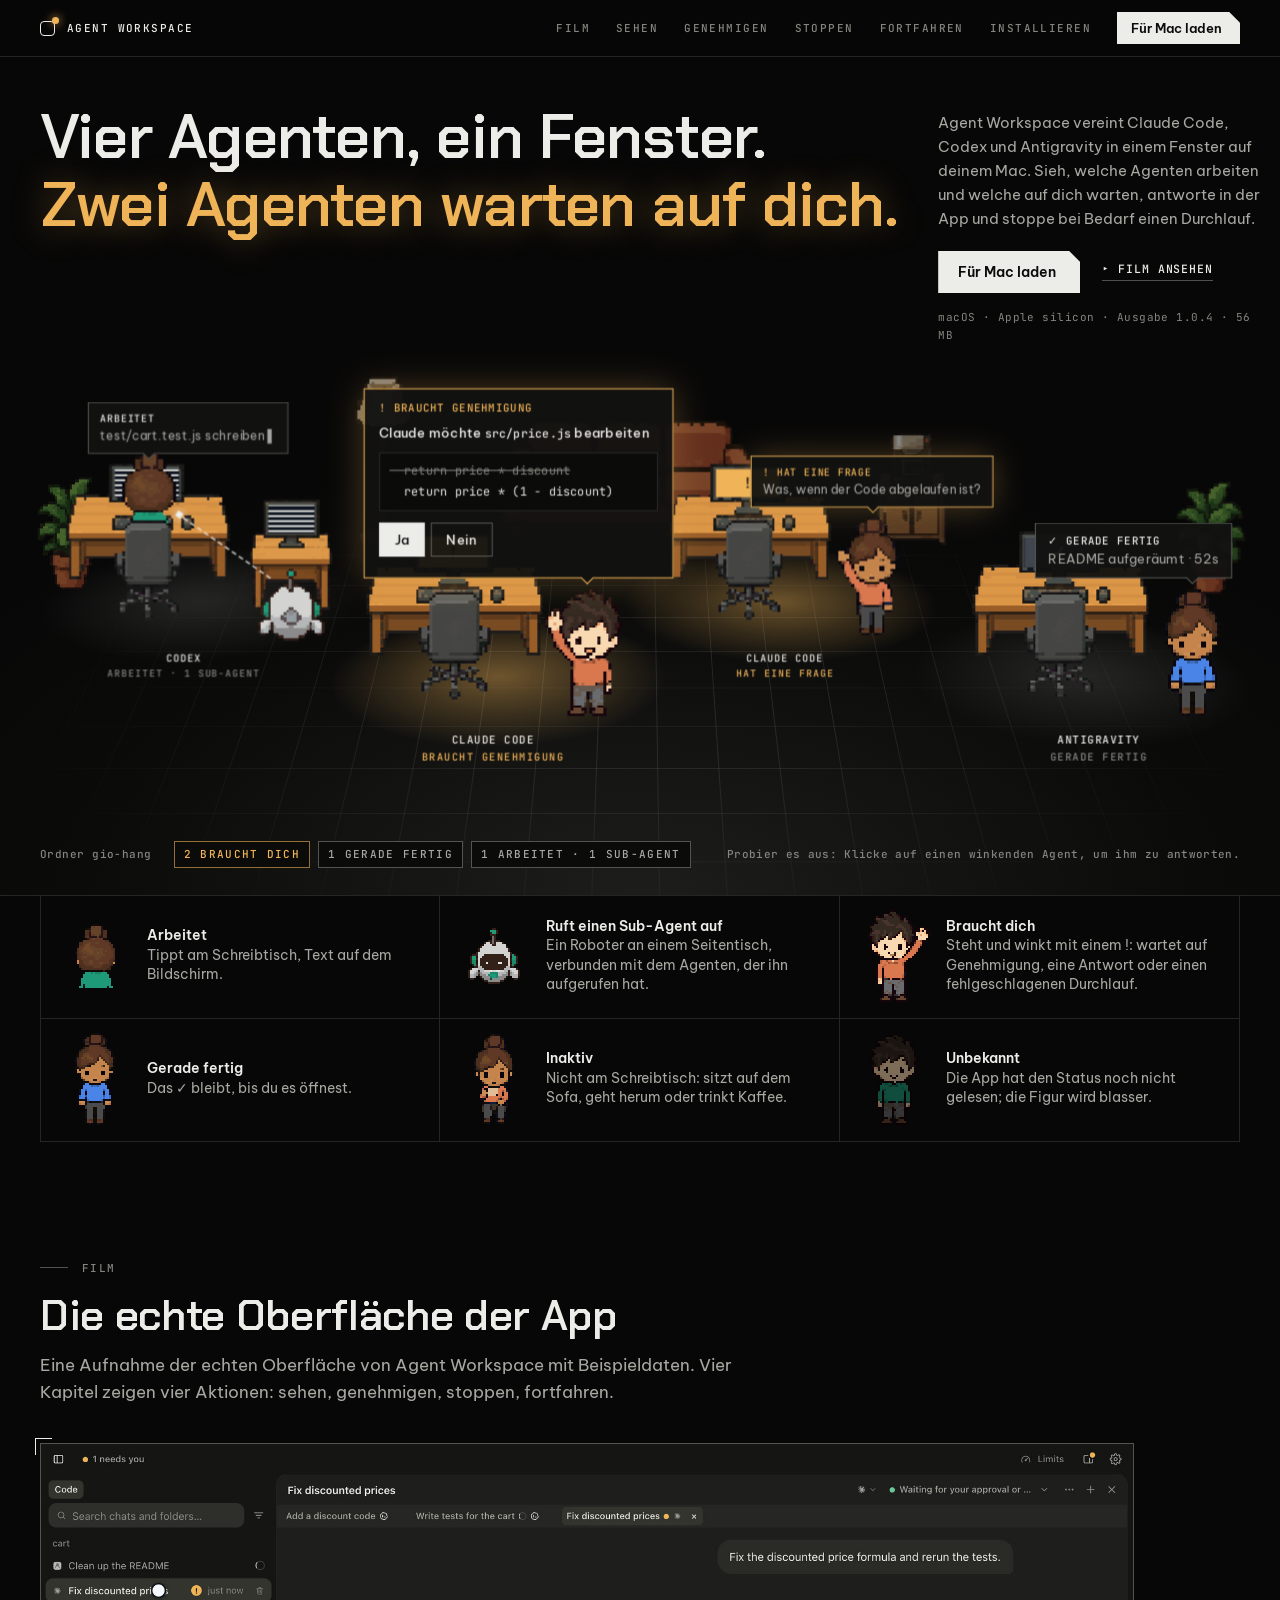
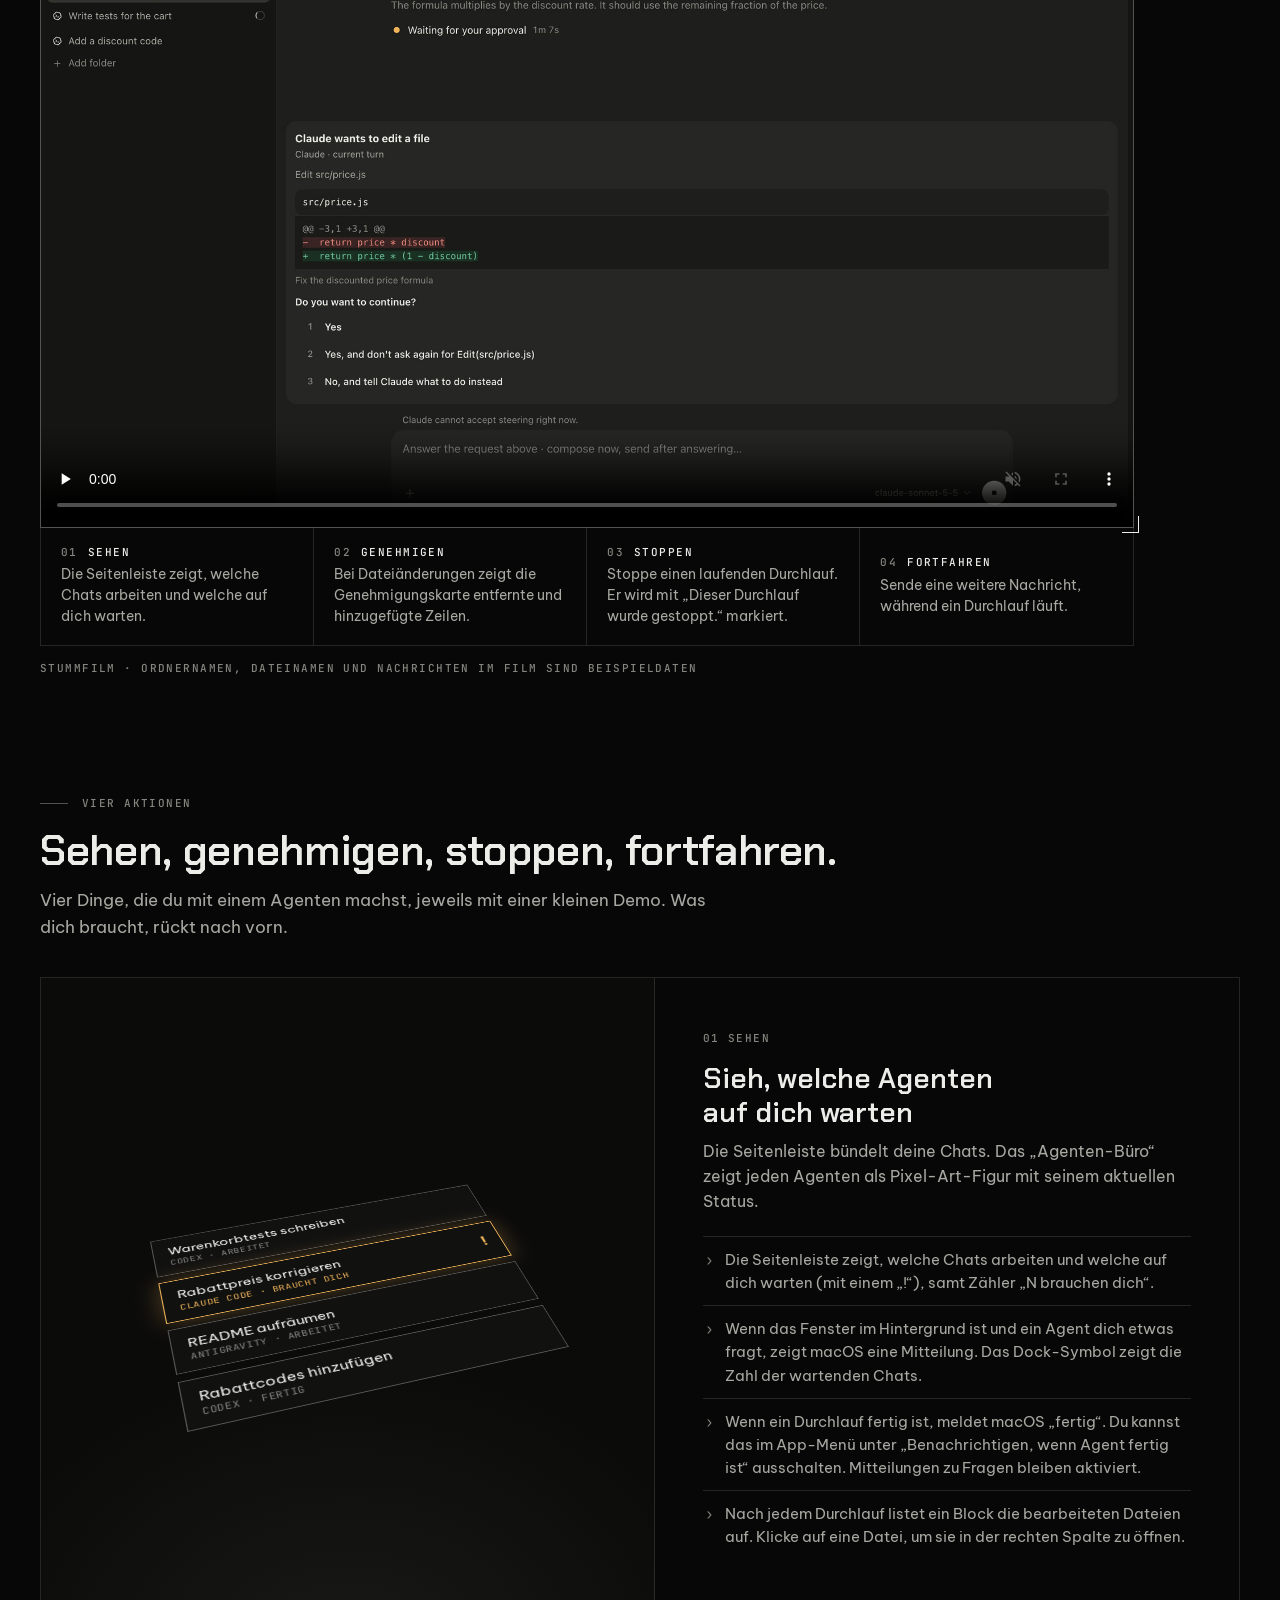
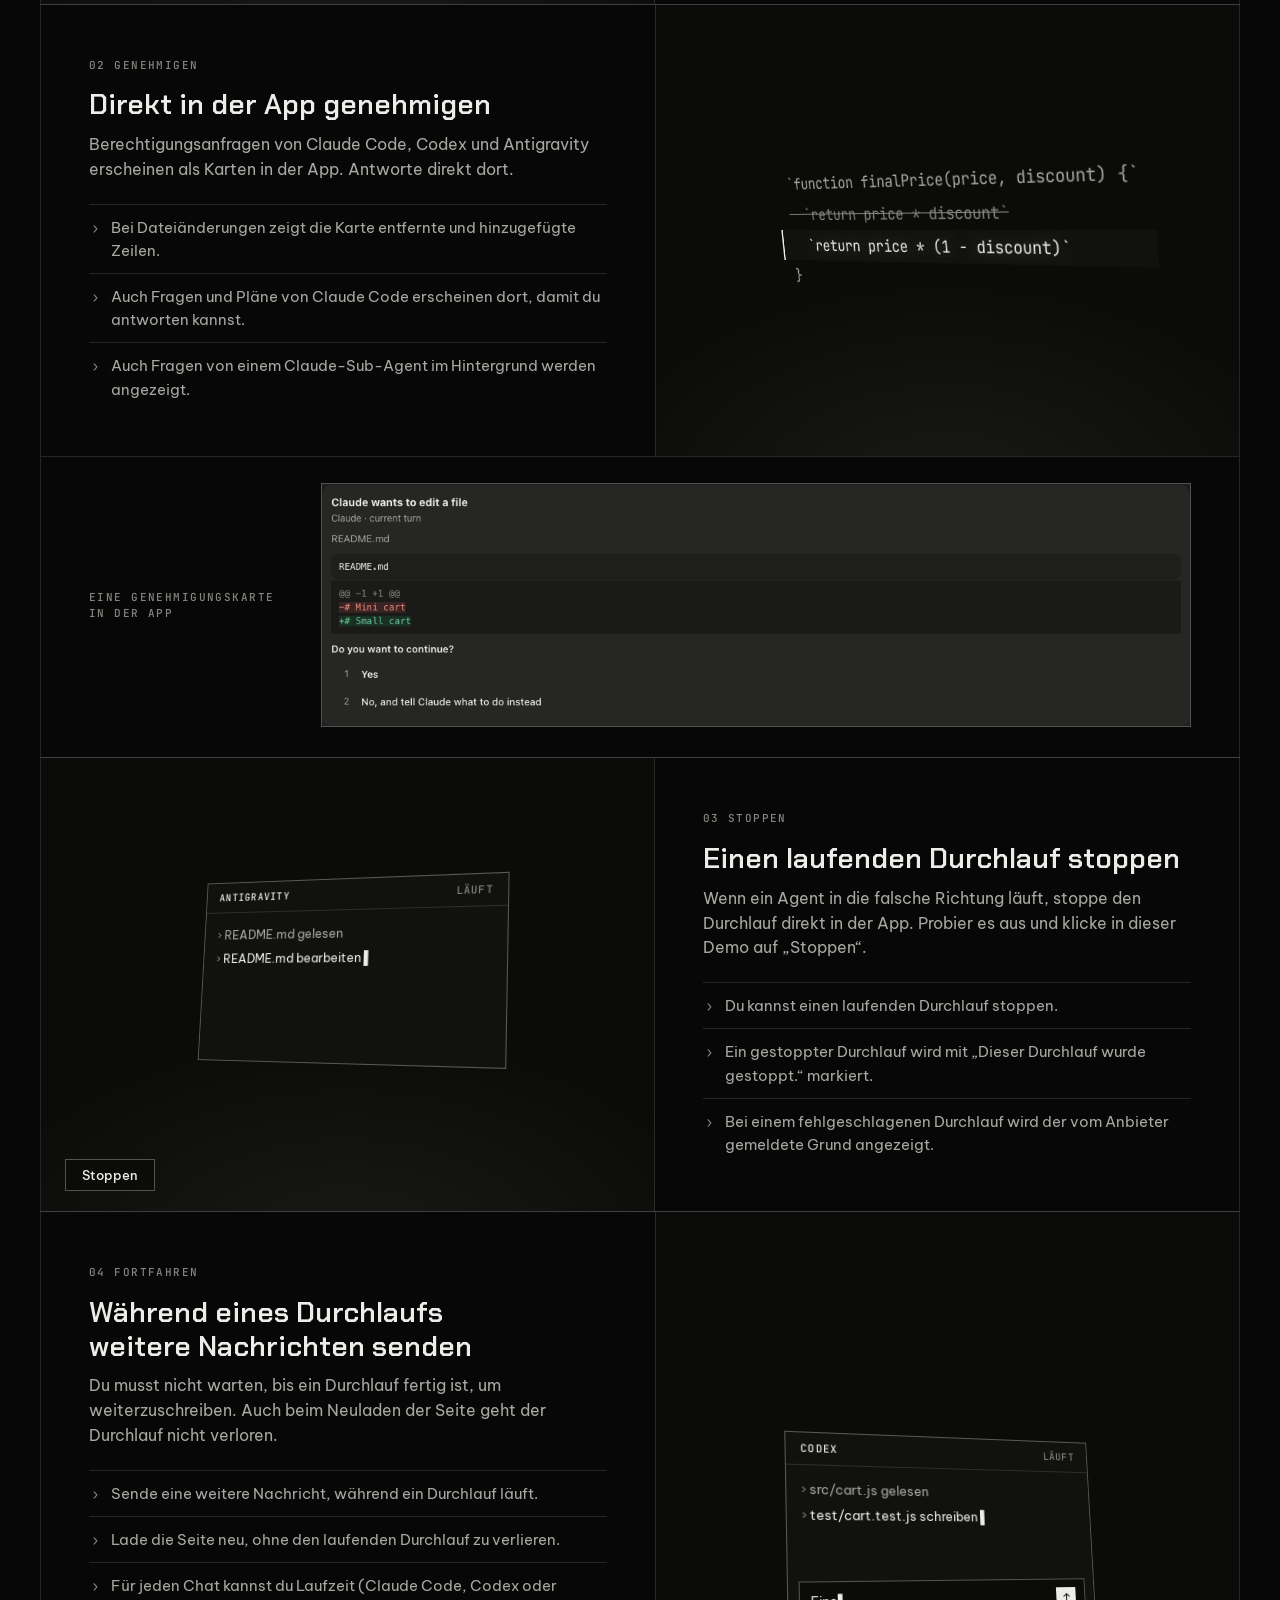
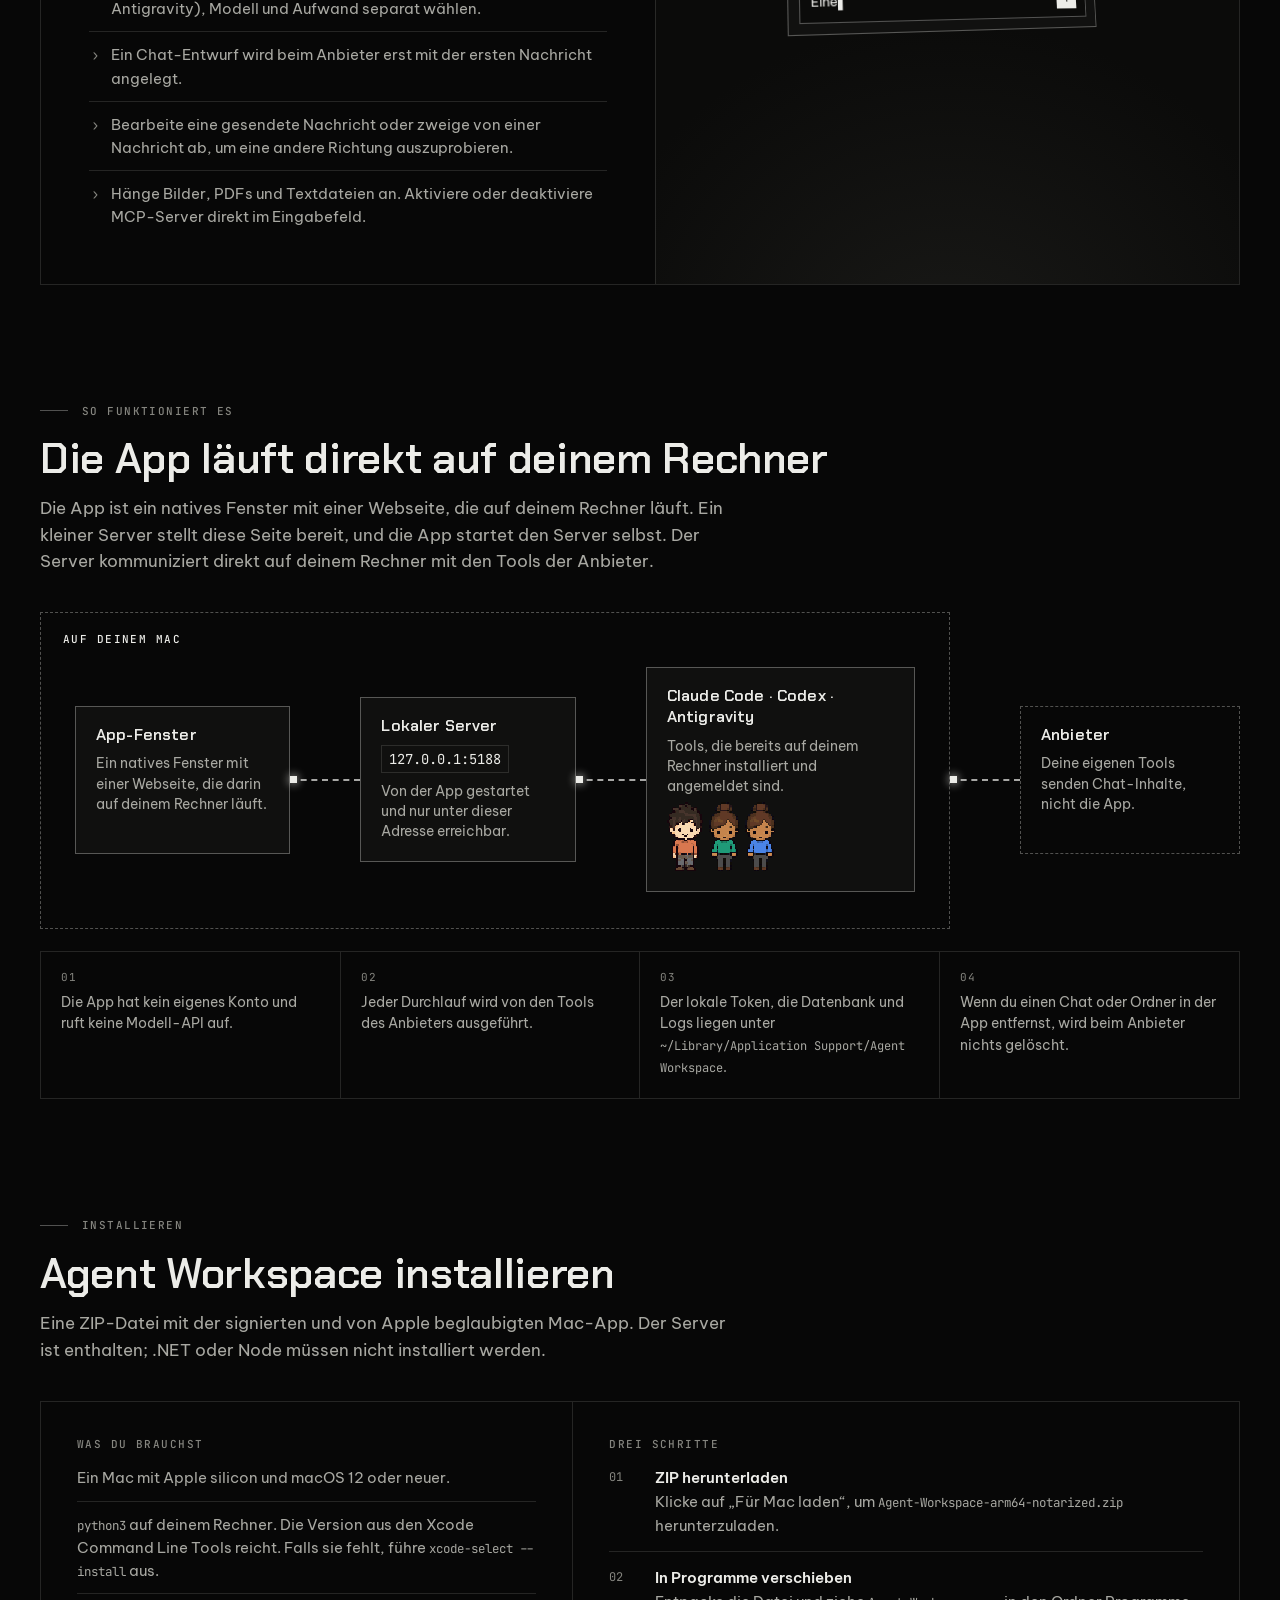
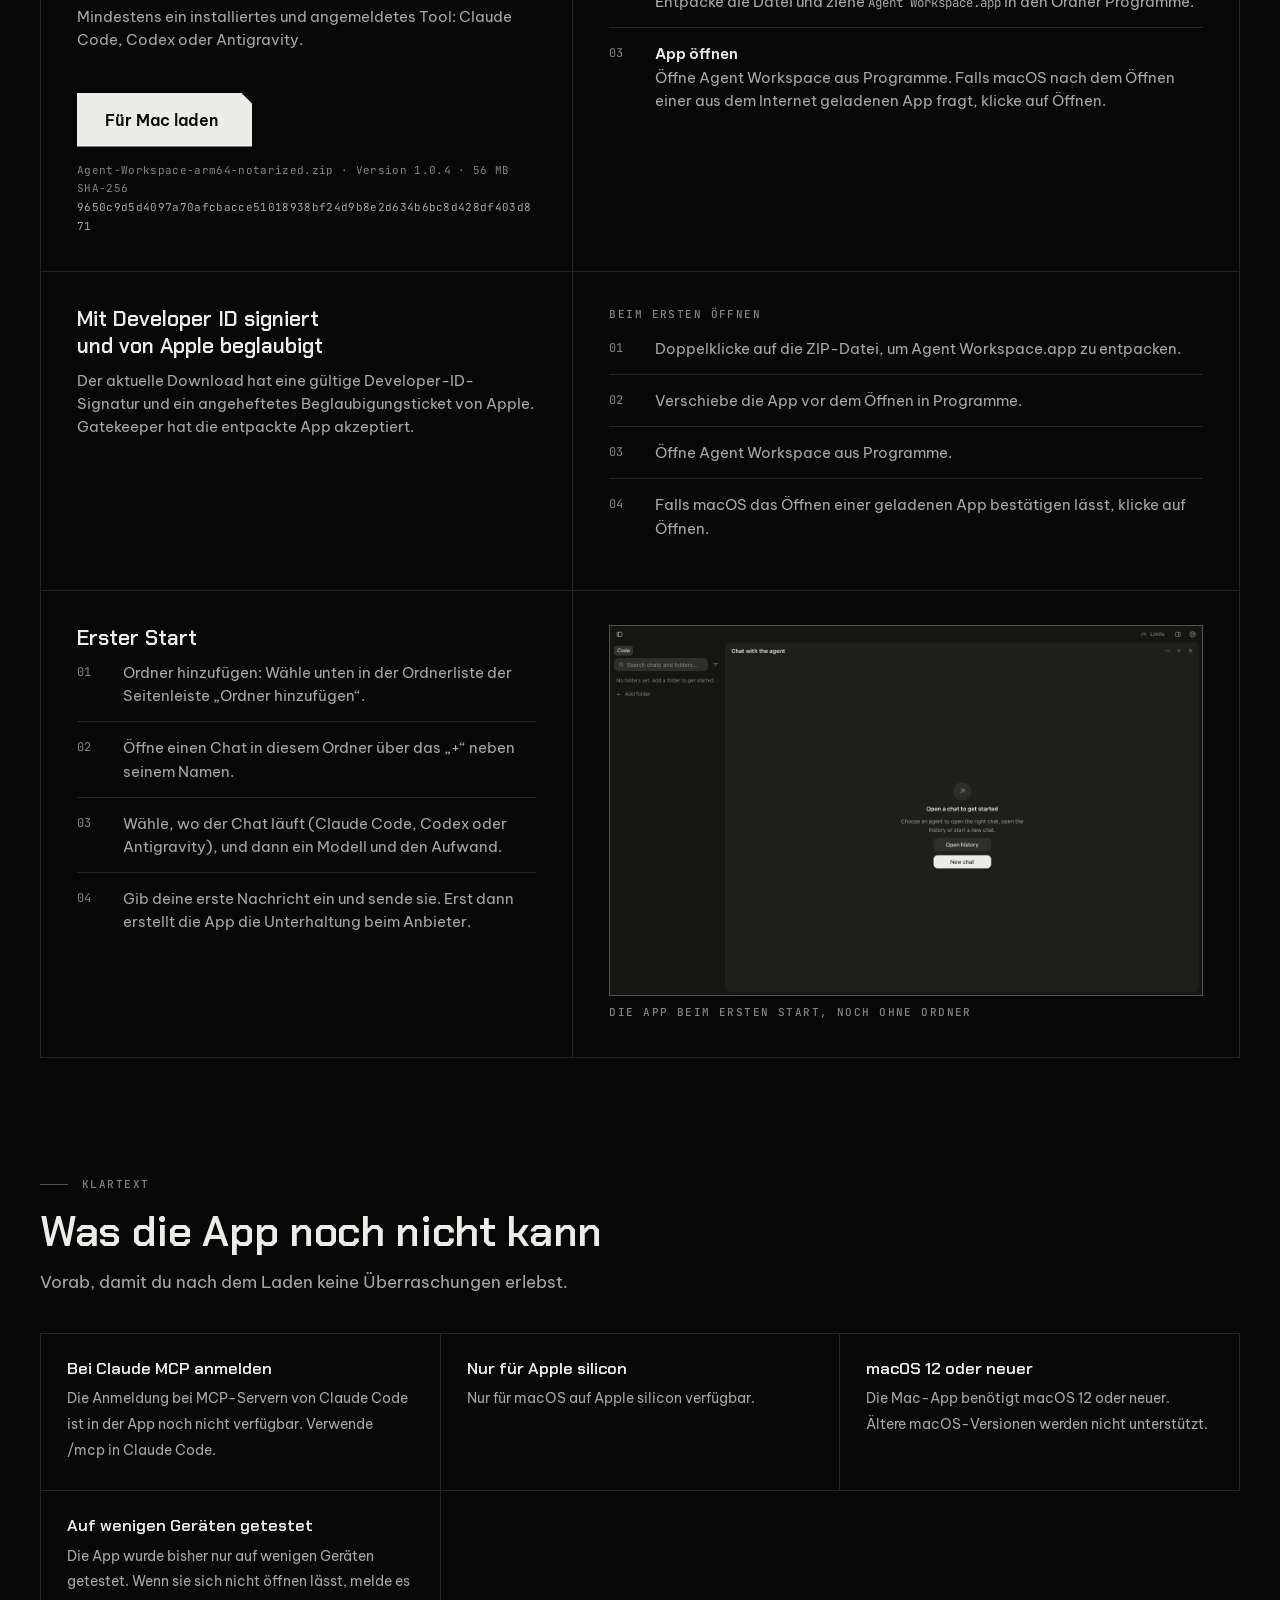
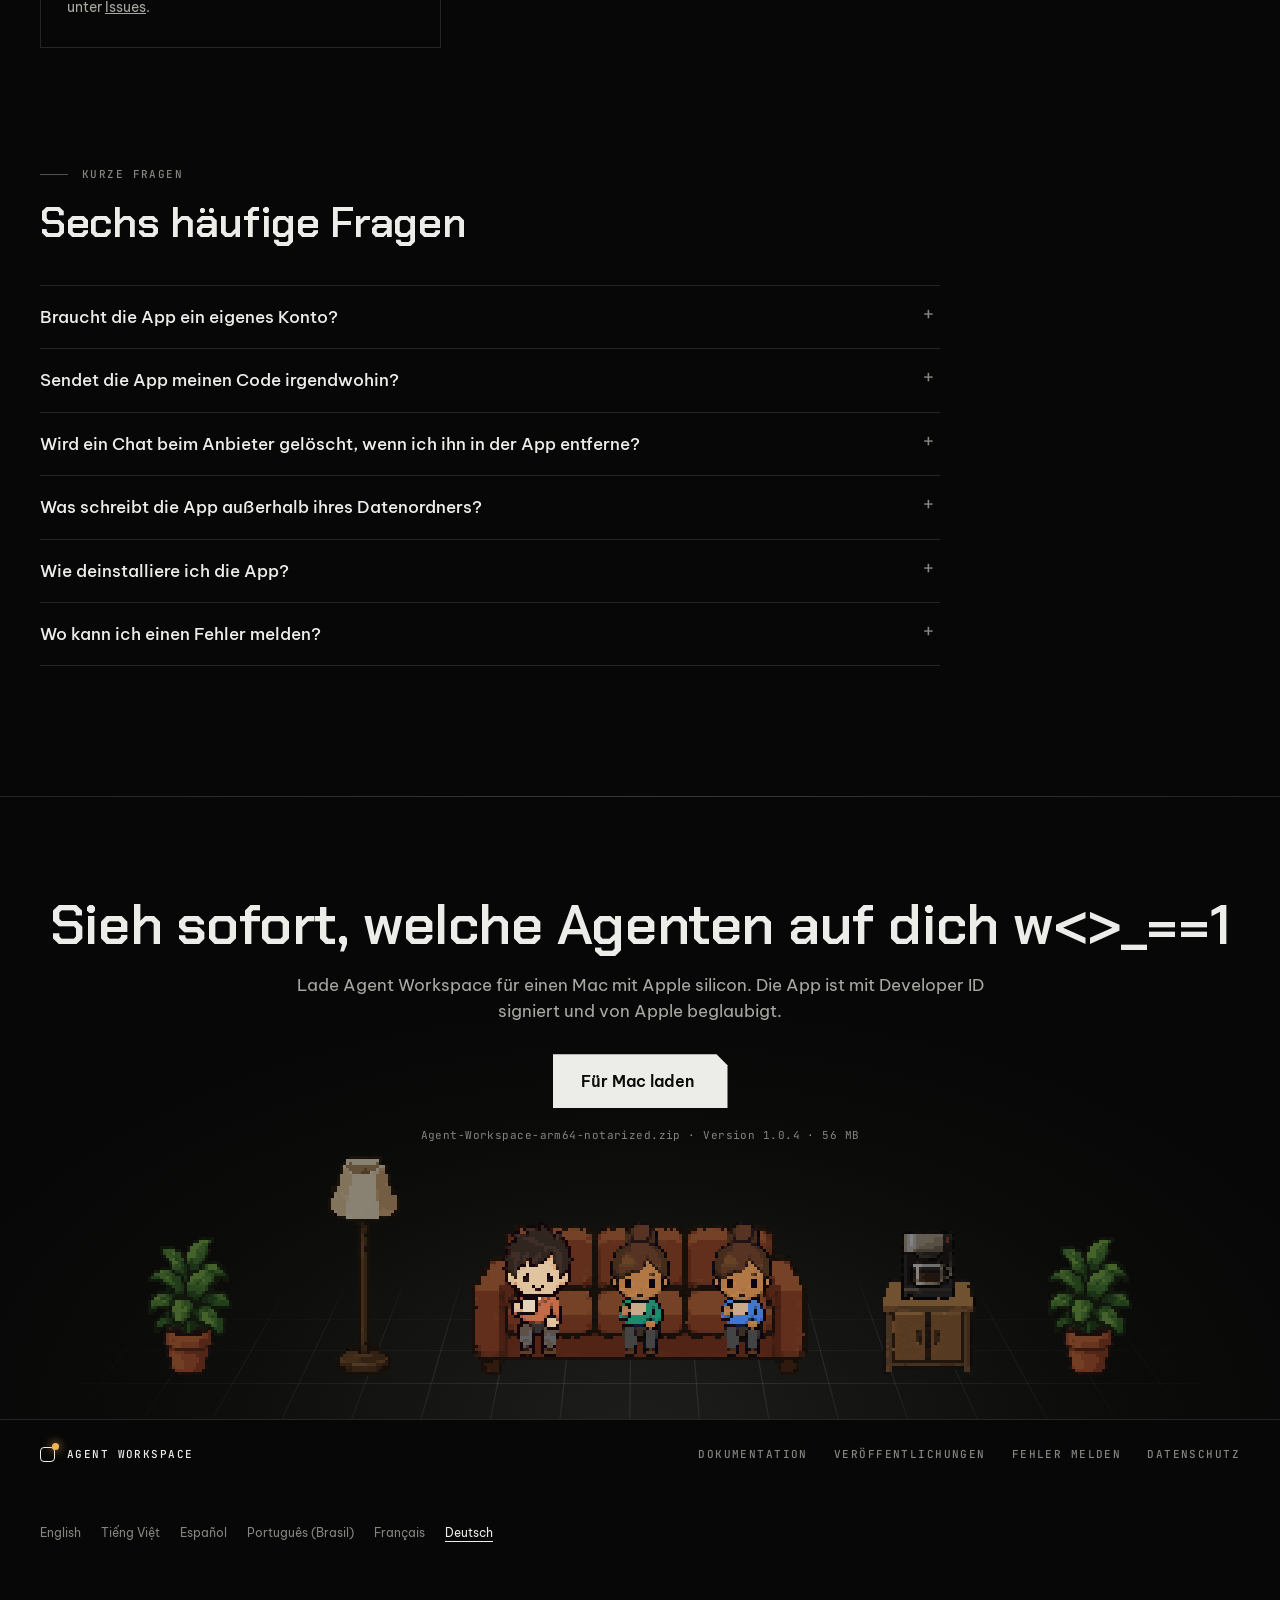
==== commit 947ffa2a: "Point downloads to signed and notarized Mac app" ====
--- a/de/index.html
+++ b/de/index.html
@@ -53,7 +53,7 @@
       <a href="#dung">Stoppen</a>
       <a href="#tiep">Fortfahren</a>
       <a href="#cai-dat">Installieren</a>
-      <a class="btn small" href="https://github.com/dat08101999/agent-workspace/releases/latest/download/Agent-Workspace-arm64.dmg">Für Mac laden</a>
+      <a class="btn small" href="https://github.com/dat08101999/agent-workspace/releases/latest/download/Agent-Workspace-arm64-notarized.zip">Für Mac laden</a>
     </nav>
   </div>
 </header>
@@ -70,10 +70,10 @@
       <div class="side">
         <p>Agent Workspace vereint Claude Code, Codex und Antigravity in einem Fenster auf deinem Mac. Sieh, welche Agenten arbeiten und welche auf dich warten, antworte in der App und stoppe bei Bedarf einen Durchlauf.</p>
         <div class="cta">
-          <a class="btn" href="https://github.com/dat08101999/agent-workspace/releases/latest/download/Agent-Workspace-arm64.dmg">Für Mac laden</a>
+          <a class="btn" href="https://github.com/dat08101999/agent-workspace/releases/latest/download/Agent-Workspace-arm64-notarized.zip">Für Mac laden</a>
           <a class="more" href="#phim">▸ Film ansehen</a>
         </div>
-        <p class="fine">macOS · Apple silicon · Ausgabe <span data-rel="version">1.0.4</span> · <span data-rel="size">65 MB</span></p>
+        <p class="fine">macOS · Apple silicon · Ausgabe <span data-rel="version">1.0.4</span> · <span data-rel="size">56 MB</span></p>
       </div>
     </div>
     <div id="room"><div class="stage" id="stage"><div class="floor" id="floor"></div></div></div>
@@ -226,42 +226,42 @@
     <div class="head reveal">
       <span class="label">Installieren</span>
       <h2>Agent Workspace installieren</h2>
-      <p class="lead">Eine DMG-Datei. Du musst weder .NET noch Node installieren: Der Server ist in der App enthalten.</p>
+      <p class="lead">Eine ZIP-Datei mit der signierten und von Apple beglaubigten Mac-App. Der Server ist enthalten; .NET oder Node müssen nicht installiert werden.</p>
     </div>
     <div class="install reveal">
       <div>
         <h4 class="sub">Was du brauchst</h4>
         <ul class="bare">
-          <li>Einen Mac mit Apple silicon.</li>
+          <li>Ein Mac mit Apple silicon und macOS 12 oder neuer.</li>
           <li><code>python3</code> auf deinem Rechner. Die Version aus den Xcode Command Line Tools reicht. Falls sie fehlt, führe <code>xcode-select --install</code> aus.</li>
           <li>Mindestens ein installiertes und angemeldetes Tool: Claude Code, Codex oder Antigravity.</li>
         </ul>
         <div class="get" id="tai-ngay">
-          <a class="btn big" href="https://github.com/dat08101999/agent-workspace/releases/latest/download/Agent-Workspace-arm64.dmg">Für Mac laden</a>
-          <p class="fine">Agent-Workspace-arm64.dmg · Version <span data-rel="version">1.0.4</span> · <span data-rel="size">65 MB</span><br>SHA-256 <code data-rel="sha">a51194c8b27582f66d8a30338f094756a9064159987ef377dc197adf898a90d2</code></p>
+          <a class="btn big" href="https://github.com/dat08101999/agent-workspace/releases/latest/download/Agent-Workspace-arm64-notarized.zip">Für Mac laden</a>
+          <p class="fine">Agent-Workspace-arm64-notarized.zip · Version <span data-rel="version">1.0.4</span> · <span data-rel="size">56 MB</span><br>SHA-256 <code data-rel="sha">9650c9d5d4097a70afcbacce51018938bf24d9b8e2d634b6bc8d428df403d871</code></p>
         </div>
       </div>
       <div>
         <h4 class="sub">Drei Schritte</h4>
         <ol class="steps">
-          <li><b>DMG laden</b>Klicke auf „Für Mac laden“ oder lade <code>Agent-Workspace-arm64.dmg</code> auf GitHub unter <a href="https://github.com/dat08101999/agent-workspace/releases">Veröffentlichungen</a> herunter.</li>
-          <li><b>In Programme ziehen</b>Öffne die DMG und ziehe Agent Workspace in den Ordner „Programme“.</li>
-          <li><b>Zum ersten Mal öffnen</b>Öffne Agent Workspace aus dem Ordner „Programme“. Beim ersten Mal blockiert macOS die App und meldet, dass sie nicht überprüft werden kann.</li>
+          <li><b>ZIP herunterladen</b>Klicke auf „Für Mac laden“, um <code>Agent-Workspace-arm64-notarized.zip</code> herunterzuladen.</li>
+          <li><b>In Programme verschieben</b>Entpacke die Datei und ziehe <code>Agent Workspace.app</code> in den Ordner Programme.</li>
+          <li><b>App öffnen</b>Öffne Agent Workspace aus Programme. Falls macOS nach dem Öffnen einer aus dem Internet geladenen App fragt, klicke auf Öffnen.</li>
         </ol>
       </div>
     </div>
     <div class="gate reveal">
       <div>
-        <h3>macOS blockiert die App beim ersten Öffnen</h3>
-        <p>Die App ist weder mit einer Apple Developer ID signiert noch von Apple notarisiert. Deshalb blockiert macOS sie beim ersten Öffnen. Danach kannst du sie wie gewohnt öffnen.</p>
-      </div>
-      <div>
-        <h4 class="sub">Öffnen erlauben</h4>
+        <h3>Mit Developer ID signiert und von Apple beglaubigt</h3>
+        <p>Der aktuelle Download hat eine gültige Developer-ID-Signatur und ein angeheftetes Beglaubigungsticket von Apple. Gatekeeper hat die entpackte App akzeptiert.</p>
+      </div>
+      <div>
+        <h4 class="sub">Beim ersten Öffnen</h4>
         <ol class="steps">
-          <li>Schließe den Warnhinweis. Öffne „Systemeinstellungen“ → „Datenschutz &amp; Sicherheit“.</li>
-          <li>Scrolle nach unten zum Bereich „Sicherheit“. Dort siehst du den Hinweis, dass Agent Workspace blockiert wurde.</li>
-          <li>Klicke auf „Trotzdem öffnen“.</li>
-          <li>Bestätige die Nachfrage von macOS mit deinem Mac-Passwort oder Touch ID und öffne die App erneut.</li>
+          <li>Doppelklicke auf die ZIP-Datei, um Agent Workspace.app zu entpacken.</li>
+          <li>Verschiebe die App vor dem Öffnen in Programme.</li>
+          <li>Öffne Agent Workspace aus Programme.</li>
+          <li>Falls macOS das Öffnen einer geladenen App bestätigen lässt, klicke auf Öffnen.</li>
         </ol>
       </div>
     </div>
@@ -293,7 +293,7 @@
     <div class="honest reveal">
       <div><b>Bei Claude MCP anmelden</b><span>Die Anmeldung bei MCP-Servern von Claude Code ist in der App noch nicht verfügbar. Verwende /mcp in Claude Code.</span></div>
       <div><b>Nur für Apple silicon</b><span>Nur für macOS auf Apple silicon verfügbar.</span></div>
-      <div><b>Nicht signiert, nicht notariell beglaubigt</b><span>Die App ist nicht mit einer Apple Developer ID signiert und nicht von Apple notariell beglaubigt. Deshalb musst du sie beim ersten Öffnen trotzdem öffnen.</span></div>
+      <div><b>macOS 12 oder neuer</b><span>Die Mac-App benötigt macOS 12 oder neuer. Ältere macOS-Versionen werden nicht unterstützt.</span></div>
       <div><b>Auf wenigen Geräten getestet</b><span>Die App wurde bisher nur auf wenigen Geräten getestet. Wenn sie sich nicht öffnen lässt, melde es unter <a href="https://github.com/dat08101999/agent-workspace/issues">Issues</a>.</span></div>
     </div>
   </section>
@@ -315,9 +315,9 @@
 
   <section class="final" id="tai">
     <h2 id="lastline">Sieh sofort, welche Agenten auf dich warten.</h2>
-    <p class="lead">Lade Agent Workspace für einen Mac mit Apple silicon. Die App ist nicht signiert und nicht notariell beglaubigt. Deshalb musst du beim ersten Öffnen auf „Trotzdem öffnen“ klicken.</p>
-    <a class="btn big" href="https://github.com/dat08101999/agent-workspace/releases/latest/download/Agent-Workspace-arm64.dmg">Für Mac laden</a>
-    <p class="fine">Agent-Workspace-arm64.dmg · Version <span data-rel="version">1.0.4</span> · <span data-rel="size">65 MB</span></p>
+    <p class="lead">Lade Agent Workspace für einen Mac mit Apple silicon. Die App ist mit Developer ID signiert und von Apple beglaubigt.</p>
+    <a class="btn big" href="https://github.com/dat08101999/agent-workspace/releases/latest/download/Agent-Workspace-arm64-notarized.zip">Für Mac laden</a>
+    <p class="fine">Agent-Workspace-arm64-notarized.zip · Version <span data-rel="version">1.0.4</span> · <span data-rel="size">56 MB</span></p>
     <div class="lounge" aria-hidden="true"><div class="tiles"></div><div class="set" id="lounge"></div></div>
   </section>
 </main>
